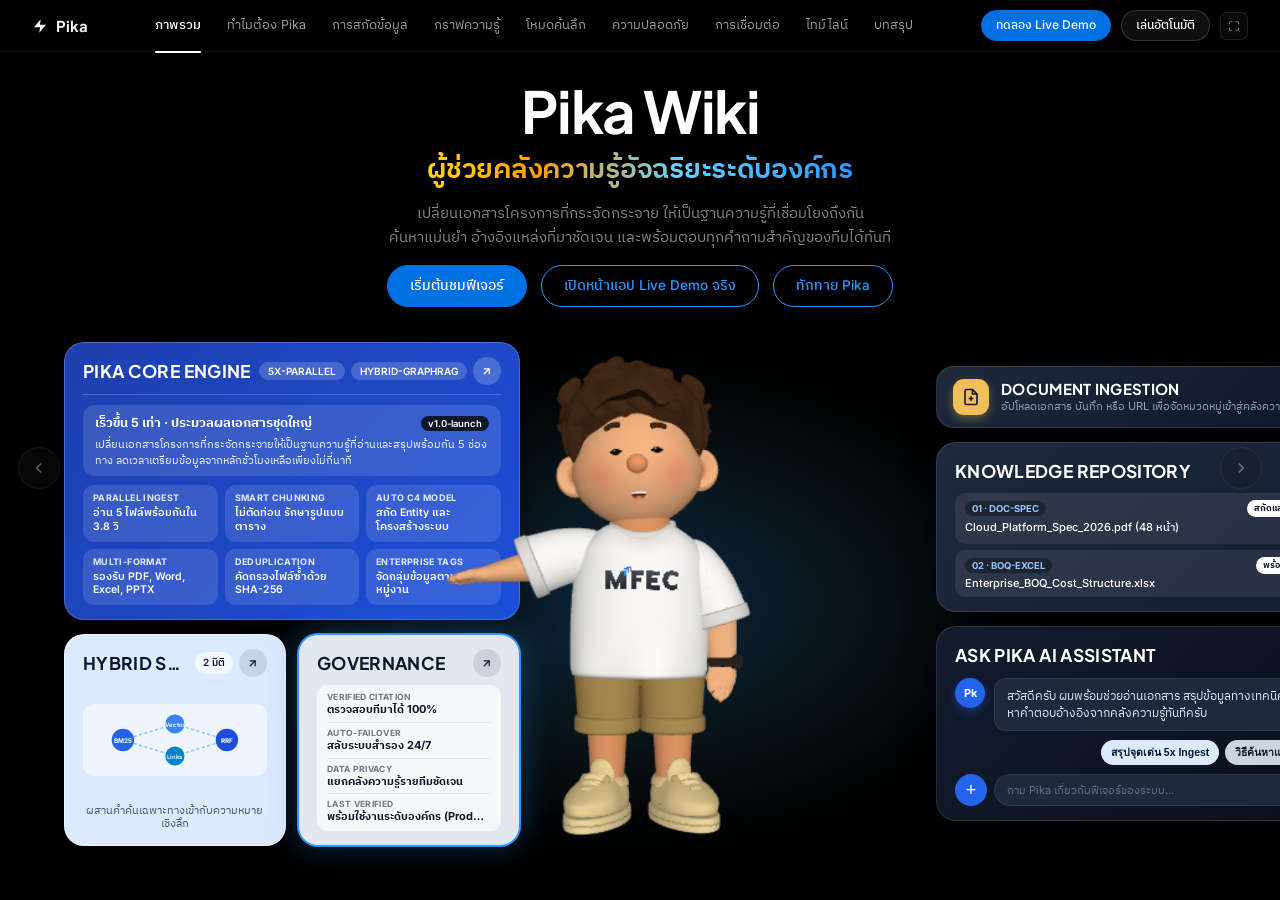
==== index.html @ 62e5f79e "Initial commit: PIKA Executive Presentation Keynote" ====
<!DOCTYPE html>
<html lang="th">
<head>
  <meta charset="UTF-8" />
  <meta name="viewport" content="width=device-width, initial-scale=1.0" />
  <title>Pika Wiki — แพลตฟอร์มคลังความรู้อัจฉริยะระดับองค์กร พร้อม Live Demo</title>
  <link rel="icon" type="image/svg+xml" href="static/pika_icon.svg" />
  <link rel="preconnect" href="https://fonts.googleapis.com" />
  <link rel="preconnect" href="https://fonts.gstatic.com" crossorigin />
  <link href="https://fonts.googleapis.com/css2?family=IBM+Plex+Sans+Thai:wght@300;400;500;600;700&family=Inter:wght@300;400;500;600;700;800&family=JetBrains+Mono:wght@400;500;600&family=Plus+Jakarta+Sans:wght@600;700;800&display=swap" rel="stylesheet" />
  <link rel="stylesheet" href="static/keynote.css" />
</head>
<body data-scene="1">

  <!-- ========================================================================
       1. SINGLE-TIER APPLE GLOBAL NAVIGATION (CLEAN, NO WRAPPING)
       ======================================================================== -->
  <header class="apple-global-nav">
    <div class="apple-nav-inner">
      <button class="apple-nav-logo" data-goto="1" title="กลับสู่หน้าแรก">
        <svg width="16" height="16" viewBox="0 0 24 24" fill="currentColor" aria-hidden="true">
          <polygon points="13 2 3 14 12 14 11 22 21 10 12 10 13 2"/>
        </svg>
        <span>Pika</span>
      </button>

      <nav class="apple-nav-links" aria-label="หัวข้อการนำเสนอ">
        <button class="apple-nav-item active" data-goto="1">ภาพรวม</button>
        <button class="apple-nav-item" data-goto="2">ทำไมต้อง Pika</button>
        <button class="apple-nav-item" data-goto="3">การสกัดข้อมูล</button>
        <button class="apple-nav-item" data-goto="4">กราฟความรู้</button>
        <button class="apple-nav-item" data-goto="5">โหมดค้นลึก</button>
        <button class="apple-nav-item" data-goto="6">ความปลอดภัย</button>
        <button class="apple-nav-item" data-goto="7">การเชื่อมต่อ</button>
        <button class="apple-nav-item" data-goto="8">ไทม์ไลน์</button>
        <button class="apple-nav-item" data-goto="9">บทสรุป</button>
      </nav>

      <div class="apple-nav-actions">
        <button class="apple-nav-pill active-play" id="btnOpenLiveDemo">ทดลอง Live Demo</button>
        <button class="apple-nav-pill" id="btnAutoPlay">เล่นอัตโนมัติ</button>
        <button class="apple-nav-icon-btn" id="btnFullscreen" title="เต็มหน้าจอ (F)" aria-label="เต็มหน้าจอ">
          <svg class="fs-icon-enter" width="12" height="12" viewBox="0 0 24 24" fill="none" stroke="currentColor" stroke-width="1.8" stroke-linecap="round" stroke-linejoin="round">
            <path d="M8 3H5a2 2 0 0 0-2 2v3m18 0V5a2 2 0 0 0-2-2h-3m0 18h3a2 2 0 0 0 2-2v-3M3 16v3a2 2 0 0 0 2 2h3"/>
          </svg>
          <svg class="fs-icon-exit" width="12" height="12" viewBox="0 0 24 24" fill="none" stroke="currentColor" stroke-width="1.8" stroke-linecap="round" stroke-linejoin="round" style="display: none;">
            <path d="M8 3v3a2 2 0 0 1-2 2H3m18 0h-3a2 2 0 0 1-2-2V3m0 18v-3a2 2 0 0 1 2-2h3M3 16h3a2 2 0 0 1 2 2v3"/>
          </svg>
        </button>
      </div>
    </div>
    <div id="autoPlayProgressBar" class="apple-autoplay-progress"></div>
  </header>

  <!-- ========================================================================
       2. VOLUMETRIC PROLED XDR BACKLIGHT & SIDE NAVIGATION ARROWS
       ======================================================================== -->
  <div class="xdr-stage-backlight" id="xdrBacklight"></div>

  <button class="apple-side-arrow left" id="btnPrevSlide" title="หน้าก่อนหน้า">
    <svg viewBox="0 0 24 24" fill="none" stroke="currentColor" stroke-width="2.2">
      <path d="M15 18l-6-6 6-6"/>
    </svg>
  </button>
  <button class="apple-side-arrow right" id="btnNextSlide" title="หน้าถัดไป">
    <svg viewBox="0 0 24 24" fill="none" stroke="currentColor" stroke-width="2.2">
      <path d="M9 18l6-6-6-6"/>
    </svg>
  </button>

  <!-- ========================================================================
       3. CHOREOGRAPHED 3D MASCOT ACTOR RIG (100% ORIGINAL PIKA CLAY BOY)
       ======================================================================== -->
  <div id="pikaActorRig">
    <div class="apple-whisper-bubble" id="mascotSpeech">
      สวัสดีครับ ผม <strong>Pika</strong> ผู้ช่วยคลังความรู้ของทีม ลองคลิกที่หัวข้อบนหน้าจอ หรือกดปุ่ม <strong>ทดลอง Live Demo</strong> เพื่อลองเล่นหน้าเว็บจริงได้เลยครับ
    </div>

    <div id="blueprintUniverse">
      <div id="blueprintStage">
        <div id="mascotDragZone" title="คลิกเพื่อพูดคุย หรือลากเพื่อหมุนตัว Pika แบบ 3 มิติ"></div>
      </div>
    </div>
  </div>

  <!-- ========================================================================
       4. APPLE KEYNOTE 8-SCENE PRESENTATION STAGE (WITH REAL 1:1 LIVE DEMOS)
       ======================================================================== -->
  <main class="apple-stage-viewport" id="deckViewport">

    <!-- ======================================================================
         SCENE 01 : HERO LAUNCH (Center Mascot Spotlight, Balanced Left/Right Wings)
         ====================================================================== -->
    <section class="apple-scene active-scene" id="scene-1" data-scene-idx="1">
      <div class="hero-scene-shell">
        <div class="apple-hero-center reveal-item">
          <h1 class="apple-hero-title">Pika Wiki</h1>
          <div class="apple-hero-xdr">ผู้ช่วยคลังความรู้อัจฉริยะระดับองค์กร</div>
          <p class="apple-hero-sub">
            เปลี่ยนเอกสารโครงการที่กระจัดกระจาย ให้เป็นฐานความรู้ที่เชื่อมโยงถึงกัน<br/>
            ค้นหาแม่นยำ อ้างอิงแหล่งที่มาชัดเจน และพร้อมตอบทุกคำถามสำคัญของทีมได้ทันที
          </p>
          <div class="apple-cta-row">
            <button class="btn-apple-solid" data-goto="2">เริ่มต้นชมฟีเจอร์</button>
            <button class="btn-apple-outline" data-open-workbench="report">เปิดหน้าแอป Live Demo จริง</button>
            <button class="btn-apple-outline" id="btnHeroGreet">ทักทาย Pika</button>
          </div>
        </div>

        <div class="hero-wing-grid reveal-item">
          <!-- LEFT WING: ASYMMETRICAL BENTO MODULES (SCENE 1 ADAPTED BENTO) -->
          <div class="hero-wing-col bento-col-left">

            <!-- Card 1: Bento Coral (Royal Blue Hero Launch Overview & 6 Core Capabilities) -->
            <div class="bento-card bento-coral bento-tilt-card bento-float-1 wiki-project-link" data-id="hero-bento-project" id="heroBentoCoral">
              <div class="bento-card-header">
                <h3 class="bento-heading-condensed">PIKA CORE ENGINE</h3>
                <div class="bento-header-pills">
                  <span class="coral-pill">5X-PARALLEL</span>
                  <span class="coral-pill">HYBRID-GRAPHRAG</span>
                  <button type="button" class="bento-circle-arrow" data-open-workbench="report" title="ทดลองเล่นหน้าเว็บจริง">
                    <svg width="13" height="13" viewBox="0 0 24 24" fill="none" stroke="currentColor" stroke-width="2.2"><line x1="7" y1="17" x2="17" y2="7"/><polyline points="7 7 17 7 17 17"/></svg>
                  </button>
                </div>
              </div>

              <div class="coral-divider"></div>

              <div class="coral-summary-banner">
                <div class="coral-summary-top">
                  <span class="coral-fullname">เร็วขึ้น 5 เท่า · ประมวลผลเอกสารชุดใหญ่</span>
                  <span class="coral-dark-badge">v1.0-launch</span>
                </div>
                <p class="coral-summary-text">เปลี่ยนเอกสารโครงการที่กระจัดกระจายให้เป็นฐานความรู้ที่อ่านและสรุปพร้อมกัน 5 ช่องทาง ลดเวลาเตรียมข้อมูลจากหลักชั่วโมงเหลือเพียงไม่กี่นาที</p>
              </div>

              <!-- 6 Core Capability Tiles (3x2 Grid) -->
              <div class="coral-specs-grid">
                <div class="coral-spec-card interactive-spec-pill" data-spec-key="ingest" data-speech="<strong>PARALLEL INGEST:</strong> อ่านและสรุปไฟล์โครงการพร้อมกัน 5 ช่องทางใน 3.8 วินาทีครับ">
                  <span class="coral-spec-label">PARALLEL INGEST</span>
                  <span class="coral-spec-value">อ่าน 5 ไฟล์พร้อมกันใน 3.8 วิ</span>
                </div>
                <div class="coral-spec-card interactive-spec-pill" data-spec-key="chunk" data-speech="<strong>SMART CHUNKING:</strong> ถอดความหมายทั้งเอกสาร ไม่หั่นท่อนจนตารางและบริบทขาดออกจากกันครับ">
                  <span class="coral-spec-label">SMART CHUNKING</span>
                  <span class="coral-spec-value">ไม่ตัดท่อน รักษารูปแบบตาราง</span>
                </div>
                <div class="coral-spec-card interactive-spec-pill" data-spec-key="c4" data-speech="<strong>AUTO C4 MODEL:</strong> สกัด Entity และสร้างพิมพ์เขียวสถาปัตยกรรมอัตโนมัติครับ">
                  <span class="coral-spec-label">AUTO C4 MODEL</span>
                  <span class="coral-spec-value">สกัด Entity และโครงสร้างระบบ</span>
                </div>
                <div class="coral-spec-card interactive-spec-pill" data-spec-key="format" data-speech="<strong>MULTI-FORMAT:</strong> รองรับเอกสารทั้ง PDF, Word, Excel, PowerPoint และภาพสแกนครับ">
                  <span class="coral-spec-label">MULTI-FORMAT</span>
                  <span class="coral-spec-value">รองรับ PDF, Word, Excel, PPTX</span>
                </div>
                <div class="coral-spec-card interactive-spec-pill" data-spec-key="dedup" data-speech="<strong>DEDUPLICATION:</strong> คัดกรองไฟล์ซ้ำด้วยรหัส SHA-256 ช่วยประหยัดเวลาและพื้นที่จัดเก็บครับ">
                  <span class="coral-spec-label">DEDUPLICATION</span>
                  <span class="coral-spec-value">คัดกรองไฟล์ซ้ำด้วย SHA-256</span>
                </div>
                <div class="coral-spec-card interactive-spec-pill" data-spec-key="tags" data-speech="<strong>ENTERPRISE TAGS:</strong> จัดหมวดหมู่ 4 ด้าน ลูกค้า เทคโนโลยี โครงการ และบทวิเคราะห์ครับ">
                  <span class="coral-spec-label">ENTERPRISE TAGS</span>
                  <span class="coral-spec-value">จัดกลุ่มข้อมูลตามหมวดหมู่งาน</span>
                </div>
              </div>
            </div>

            <!-- Subgrid: Graph & Governance -->
            <div class="bento-left-subgrid">
              <!-- Card 2: Mint Graph -->
              <div class="bento-card bento-mint bento-tilt-card bento-float-2 wiki-project-link" data-id="hero-bento-graph" id="heroBentoMint">
                <div class="bento-card-header">
                  <h3 class="bento-heading-condensed dark-ink">HYBRID SEARCH</h3>
                  <div class="bento-header-pills">
                    <span class="mint-pill">2 มิติ</span>
                    <button type="button" class="bento-circle-arrow mint-arrow" data-open-workbench="graph" title="เปิดหน้ากราฟความสัมพันธ์">
                      <svg width="13" height="13" viewBox="0 0 24 24" fill="none" stroke="currentColor" stroke-width="2.2"><line x1="7" y1="17" x2="17" y2="7"/><polyline points="7 7 17 7 17 17"/></svg>
                    </button>
                  </div>
                </div>
                <div class="mini-graph" id="heroMiniGraph" role="img" aria-label="กราฟจำลองความสัมพันธ์">
                  <svg viewBox="0 0 220 90" class="mini-graph-svg">
                    <line x1="45" y1="45" x2="110" y2="25" class="graph-edge-anim"/>
                    <line x1="45" y1="45" x2="110" y2="65" class="graph-edge-anim"/>
                    <line x1="110" y1="25" x2="175" y2="45" class="graph-edge-anim"/>
                    <line x1="110" y1="65" x2="175" y2="45" class="graph-edge-anim"/>
                    <g class="graph-node-pulse" transform="translate(45,45)"><circle r="14" fill="#2563EB"/><text text-anchor="middle" dy="4" fill="#FFFFFF" font-size="8" font-weight="700">BM25</text></g>
                    <g class="graph-node-pulse" transform="translate(110,25)"><circle r="12" fill="#3B82F6"/><text text-anchor="middle" dy="4" fill="#FFFFFF" font-size="7.5" font-weight="600">Vector</text></g>
                    <g class="graph-node-pulse" transform="translate(110,65)"><circle r="12" fill="#0284C7"/><text text-anchor="middle" dy="4" fill="#FFFFFF" font-size="7.5" font-weight="600">Links</text></g>
                    <g class="graph-node-pulse" transform="translate(175,45)"><circle r="14" fill="#1D4ED8"/><text text-anchor="middle" dy="4" fill="#FFFFFF" font-size="8" font-weight="700">RRF</text></g>
                  </svg>
                </div>
                <div class="mini-graph-empty">ผสานคำค้นเฉพาะทางเข้ากับความหมายเชิงลึก</div>
              </div>

              <!-- Card 3: Sage Governance -->
              <div class="bento-card bento-sage bento-tilt-card bento-float-3 wiki-project-link" data-id="hero-bento-gov" id="heroBentoSage">
                <div class="bento-card-header">
                  <h3 class="bento-heading-condensed dark-ink">GOVERNANCE</h3>
                  <button type="button" class="bento-circle-arrow sage-arrow" data-open-workbench="history" title="เปิดหน้าตรวจสอบธรรมาภิบาล">
                    <svg width="13" height="13" viewBox="0 0 24 24" fill="none" stroke="currentColor" stroke-width="2.2"><line x1="7" y1="17" x2="17" y2="7"/><polyline points="7 7 17 7 17 17"/></svg>
                  </button>
                </div>
                <div class="sage-meta-list">
                  <div class="sage-meta-row">
                    <span class="sage-meta-k">VERIFIED CITATION</span>
                    <span class="sage-meta-v">ตรวจสอบที่มาได้ 100%</span>
                  </div>
                  <div class="sage-meta-row">
                    <span class="sage-meta-k">AUTO-FAILOVER</span>
                    <span class="sage-meta-v">สลับระบบสำรอง 24/7</span>
                  </div>
                  <div class="sage-meta-row">
                    <span class="sage-meta-k">DATA PRIVACY</span>
                    <span class="sage-meta-v">แยกคลังความรู้รายทีมชัดเจน</span>
                  </div>
                  <div class="sage-meta-row">
                    <span class="sage-meta-k">LAST VERIFIED</span>
                    <span class="sage-meta-v">พร้อมใช้งานระดับองค์กร (Production)</span>
                  </div>
                </div>
              </div>
            </div>
          </div>

          <!-- CENTER MASCOT SPACER: 380px for 3D Pika -->
          <div class="mascot-stage-anchor" aria-hidden="true"></div>

          <!-- RIGHT WING: ASYMMETRICAL BENTO MODULES -->
          <div class="hero-wing-col bento-col-right">

            <!-- Card 4: Compact Dark Document Ingestion Card with Amber Tile -->
            <div class="bento-card bento-dark-compact bento-tilt-card bento-float-4 wiki-project-link" data-id="hero-bento-ingest" id="heroBentoIngest" data-open-workbench="upload">
              <div class="amber-solid-tile">
                <svg width="18" height="18" viewBox="0 0 24 24" fill="none" stroke="currentColor" stroke-width="2.2"><path d="M14 2H6a2 2 0 0 0-2 2v16a2 2 0 0 0 2 2h12a2 2 0 0 0 2-2V8z"/><polyline points="14 2 14 8 20 8"/><line x1="12" y1="11" x2="12" y2="17"/><line x1="9" y1="14" x2="15" y2="14"/></svg>
              </div>
              <div class="compact-copy">
                <div class="bento-heading-condensed compact-title">DOCUMENT INGESTION</div>
                <p class="compact-desc">อัปโหลดเอกสาร บันทึก หรือ URL เพื่อจัดหมวดหมู่เข้าสู่คลังความรู้</p>
              </div>
              <button type="button" class="bento-circle-arrow white-circle" title="ไปหน้าอัปโหลดเอกสาร">
                <svg width="13" height="13" viewBox="0 0 24 24" fill="none" stroke="currentColor" stroke-width="2.2"><line x1="7" y1="17" x2="17" y2="7"/><polyline points="7 7 17 7 17 17"/></svg>
              </button>
            </div>

            <!-- Card 5: Violet / Deep Slate Knowledge Explorer Card -->
            <div class="bento-card bento-violet bento-tilt-card bento-float-5 wiki-project-link" data-id="hero-bento-files" id="heroBentoFiles">
              <div class="bento-card-header">
                <h3 class="bento-heading-condensed">KNOWLEDGE REPOSITORY</h3>
                <button type="button" class="bento-circle-arrow white-circle" data-open-workbench="history" title="เปิดหน้าเบราว์เซอร์ไฟล์">
                  <svg width="13" height="13" viewBox="0 0 24 24" fill="none" stroke="currentColor" stroke-width="2.2"><line x1="7" y1="17" x2="17" y2="7"/><polyline points="7 7 17 7 17 17"/></svg>
                </button>
              </div>
              <div class="tor-real-list file-recent-list">
                <div class="tor-real-item" data-open-workbench="history">
                  <div class="tor-real-top">
                    <span class="tor-real-code">01 · DOC-SPEC</span>
                    <span class="tor-real-status">สกัดแล้ว 100%</span>
                  </div>
                  <span class="tor-real-req">Cloud_Platform_Spec_2026.pdf (48 หน้า)</span>
                </div>
                <div class="tor-real-item" data-open-workbench="history">
                  <div class="tor-real-top">
                    <span class="tor-real-code">02 · BOQ-EXCEL</span>
                    <span class="tor-real-status">พร้อมแมปปิ้ง</span>
                  </div>
                  <span class="tor-real-req">Enterprise_BOQ_Cost_Structure.xlsx</span>
                </div>
              </div>
            </div>

            <!-- Card 6: Dark Charcoal AI Assistant Card -->
            <div class="bento-card bento-dark-ai bento-tilt-card bento-float-6 wiki-project-link" data-id="hero-bento-ai" id="heroBentoAi">
              <div class="bento-card-header">
                <h3 class="bento-heading-condensed">ASK PIKA AI ASSISTANT</h3>
                <button type="button" class="bento-circle-arrow white-circle" data-open-workbench="report" title="เปิดหน้าแชท PIKA AI">
                  <svg width="13" height="13" viewBox="0 0 24 24" fill="none" stroke="currentColor" stroke-width="2.2"><line x1="7" y1="17" x2="17" y2="7"/><polyline points="7 7 17 7 17 17"/></svg>
                </button>
              </div>

              <div class="ai-speech-row">
                <div class="ai-avatar-circle">Pk</div>
                <div class="ai-speech-bubble" id="heroAiBubbleText">
                  สวัสดีครับ ผมพร้อมช่วยอ่านเอกสาร สรุปข้อมูลทางเทคนิค และหาคำตอบอ้างอิงจากคลังความรู้ทันทีครับ
                </div>
              </div>

              <div class="ai-quick-pills">
                <button type="button" class="ai-quick-pill pill-mint" id="btnHeroQuickTor">สรุปจุดเด่น 5x Ingest</button>
                <button type="button" class="ai-quick-pill pill-sage" id="btnHeroQuickBlue">วิธีค้นหาแบบ 2 มิติ</button>
              </div>

              <div class="ai-bottom-bar">
                <button type="button" class="ai-coral-plus" title="เริ่มแชทใหม่">+</button>
                <div class="ai-input-pill">
                  <input type="text" id="heroAiInput" class="ai-input-field" placeholder="ถาม Pika เกี่ยวกับฟีเจอร์ของระบบ..." onkeydown="if(event.key==='Enter'){event.preventDefault();window.submitHeroInlineChat();}">
                  <button type="button" class="ai-send-icon" id="btnHeroSendChat" title="ส่งคำถาม">
                    <svg width="14" height="14" viewBox="0 0 24 24" fill="none" stroke="currentColor" stroke-width="2.2"><line x1="5" y1="12" x2="19" y2="12"/><polyline points="12 5 19 12 12 19"/></svg>
                  </button>
                </div>
              </div>
            </div>

          </div>
        </div>
      </div>
    </section>

    <!-- ======================================================================
         SCENE 02 : WHY PIKA WIKI (Mascot Left, Content Right)
         ====================================================================== -->
    <section class="apple-scene" id="scene-2" data-scene-idx="2">
      <div class="apple-col-right" style="width:64%; max-width:840px;">
        <div class="reveal-item">
          <div class="apple-eyebrow">ทำไมต้อง Pika Wiki</div>
          <h2 class="apple-section-headline">
            <span class="headline-line">ลืมการค้นหาแบบเดิมที่ข้อมูลขาดตอน</span>
            <span class="headline-line apple-gradient-span">สู่คลังความรู้ที่เชื่อมโยงครบทุกมิติ</span>
          </h2>
          <p class="apple-section-lead">
            ระบบค้นหาทั่วไปมักตัดเอกสารเป็นท่อนสั้นๆ จนบริบทขาดความต่อเนื่อง<br/>
            Pika Wiki อ่านและเรียบเรียงใหม่ ให้เป็นหน้าวิกิที่เชื่อมโยงกันอย่างเป็นระบบ
          </p>
        </div>

        <div class="reveal-item" style="display:grid; grid-template-columns:1fr 1fr; gap:14px;">
          <div class="pro-card wiki-project-link" data-id="rag-pain-chunk">
            <div class="bento-tag-mono" style="margin-bottom:6px;">ข้อจำกัดของระบบค้นหาทั่วไป</div>
            <div class="pro-card-title project-name">ข้อมูลถูกตัดแยกส่วน ตอบข้ามไฟล์ไม่ได้</div>
            <p class="pro-card-desc">
              การหั่นเอกสารเป็นชิ้นเล็กๆ ทำให้ระบบไม่เห็นภาพรวมของโครงการ ตอบคำถามเชื่อมโยงหลายเอกสารไม่ได้ และต้องประมวลผลซ้ำทุกครั้ง
            </p>
          </div>

          <div class="pro-card wiki-project-link" data-id="wiki-karpathy-model">
            <div class="bento-tag-mono" style="margin-bottom:6px;">สถาปัตยกรรมของ Pika Wiki</div>
            <div class="pro-card-title project-name">อ่านครั้งเดียว จัดระเบียบพร้อมใช้งานตลอดไป</div>
            <p class="pro-card-desc">
              กลั่นกรองเอกสารดิบเป็นบทความวิกิแยกตามหมวดหมู่ พร้อมเชื่อมโยงลูกค้า โครงการ และเทคโนโลยีเข้าด้วยกันโดยอัตโนมัติ
            </p>
          </div>
        </div>

        <div class="reveal-item" style="display:grid; grid-template-columns:repeat(4, 1fr); gap:10px;">
          <div class="pro-card wiki-project-link" data-id="cat-entities" style="padding:15px;">
            <div class="pipe-idx">หมวดที่ 01</div>
            <div class="pro-card-title project-name" style="font-size:14px;">ลูกค้าและองค์กร</div>
            <p class="pro-card-desc" style="font-size:12px;">รวบรวมประวัติลูกค้า พันธมิตร และผู้เกี่ยวข้องไว้ในที่เดียว</p>
          </div>
          <div class="pro-card wiki-project-link" data-id="cat-concepts" style="padding:15px;">
            <div class="pipe-idx">หมวดที่ 02</div>
            <div class="pro-card-title project-name" style="font-size:14px;">เทคโนโลยี</div>
            <p class="pro-card-desc" style="font-size:12px;">สรุปสถาปัตยกรรม มาตรฐานเทคนิค และแนวทางออกแบบระบบ</p>
          </div>
          <div class="pro-card wiki-project-link" data-id="cat-projects" style="padding:15px;">
            <div class="pipe-idx">หมวดที่ 03</div>
            <div class="pro-card-title project-name" style="font-size:14px;">ข้อมูลโครงการ</div>
            <p class="pro-card-desc" style="font-size:12px;">จัดเก็บขอบเขตงาน ข้อกำหนด สเปกเทคนิค และแผนส่งมอบรายโครงการ</p>
          </div>
          <div class="pro-card wiki-project-link" data-id="cat-syntheses" style="padding:15px;">
            <div class="pipe-idx">หมวดที่ 04</div>
            <div class="pro-card-title project-name" style="font-size:14px;">บทสรุปวิเคราะห์</div>
            <p class="pro-card-desc" style="font-size:12px;">เปรียบเทียบจุดเด่น ข้อจำกัด และแนวทางแก้ปัญหาจากหลายโครงการ</p>
          </div>
        </div>
      </div>
    </section>

    <!-- ======================================================================
         SCENE 03 : 1:1 LIVE DEMO OF "UPLOAD NOTE" (#page-analyze from presale-wiki2)
         ====================================================================== -->
    <section class="apple-scene" id="scene-3" data-scene-idx="3">
      <div class="apple-col-left" style="width:64%; max-width:840px; gap:12px;">
        <div class="reveal-item">
          <div class="apple-eyebrow">การสกัดข้อมูลอัจฉริยะ — หน้า Upload Note</div>
          <h2 class="apple-section-headline">
            <span class="headline-line">โยนไฟล์เอกสารโครงการเข้าสู่ระบบ</span>
            <span class="headline-line apple-gold-span">ประมวลผลขนาน 5 ช่องทางอัตโนมัติ</span>
          </h2>
        </div>

        <!-- 1:1 Authentic Pika Wiki "Upload Note" Window -->
        <div class="pika-app-window reveal-item" id="slideUploadApp" data-app-theme="dark">
          <div class="pika-window-chrome">
            <div class="chrome-dots">
              <span class="chrome-dot red"></span>
              <span class="chrome-dot yellow"></span>
              <span class="chrome-dot green"></span>
            </div>
            <span class="chrome-window-title">Pika Wiki — Upload Note</span>
          </div>

          <div class="real-upload-shell">
            <div class="real-upload-header">
              <div class="real-upload-icon">
                <svg width="20" height="20" viewBox="0 0 24 24" fill="none" stroke="#FFFFFF" stroke-width="2" stroke-linecap="round" stroke-linejoin="round"><path d="M21 15v4a2 2 0 0 1-2 2H5a2 2 0 0 1-2-2v-4"/><polyline points="17 8 12 3 7 8"/><line x1="12" y1="3" x2="12" y2="15"/></svg>
              </div>
              <div>
                <div style="font-size:10px; font-weight:600; color:var(--text-muted); text-transform:uppercase; letter-spacing:0.05em;">Pika Wiki</div>
                <div style="font-size:18px; font-weight:700; color:var(--text-primary); letter-spacing:-0.02em;">Upload Note</div>
                <div style="font-size:11.5px; color:var(--text-secondary);">Turn meeting notes and documents into wiki pages the whole team can search.</div>
              </div>
            </div>

            <div class="real-upload-card">
              <!-- LEFT COLUMN: File Metadata -->
              <div>
                <div style="font-size:13.5px; font-weight:700; color:var(--text-primary); margin-bottom:2px;">File Metadata</div>
                <div style="font-size:11px; color:var(--text-muted); margin-bottom:10px;">Information to organize this note in the wiki.</div>

                <div class="real-field">
                  <label>Upload into project *</label>
                  <select class="real-premium-input" id="demoUploadProject">
                    <option value="enterprise-knowledge">enterprise-knowledge (คลังความรู้กลางระดับองค์กร)</option>
                    <option value="cloud-migration-2026">cloud-migration-2026 (โครงการ Cloud ERP)</option>
                    <option value="cyber-security-sla">cyber-security-sla (มาตรฐานความปลอดภัย)</option>
                  </select>
                </div>

                <div class="real-field">
                  <label>Author *</label>
                  <input type="text" class="real-premium-input" id="demoUploadAuthor" value="Admin" />
                </div>

                <div class="real-field" style="margin-bottom:0;">
                  <label>Title (optional)</label>
                  <input type="text" class="real-premium-input" id="demoUploadTitle" value="ชุดเอกสารโครงการ Cloud ERP 2026 (5 ไฟล์)" />
                </div>
              </div>

              <!-- RIGHT COLUMN: Dropzone & Action -->
              <div style="display:flex; flex-direction:column;">
                <div class="real-source-tabs">
                  <div class="real-stab active" id="tabSlideFile">
                    <svg width="13" height="13" viewBox="0 0 24 24" fill="none" stroke="currentColor" stroke-width="2.3"><path d="M14 2H6a2 2 0 0 0-2 2v16a2 2 0 0 0 2 2h12a2 2 0 0 0 2-2V8z"/><polyline points="14 2 14 8 20 8"/></svg>
                    Upload a file
                  </div>
                  <div class="real-stab" id="tabSlideText">
                    <svg width="13" height="13" viewBox="0 0 24 24" fill="none" stroke="currentColor" stroke-width="2.3"><path d="M12 20h9"/><path d="M16.5 3.5a2.121 2.121 0 0 1 3 3L7 19l-4 1 1-4 12.5-12.5z"/></svg>
                    Type text
                  </div>
                </div>

                <div class="real-drop-zone" id="demoDropZone">
                  <div class="real-drop-icon">
                    <svg width="18" height="18" viewBox="0 0 24 24" fill="none" stroke="currentColor" stroke-width="2.2"><path d="M21 15v4a2 2 0 0 1-2 2H5a2 2 0 0 1-2-2v-4"/><polyline points="17 8 12 3 7 8"/><line x1="12" y1="3" x2="12" y2="15"/></svg>
                  </div>
                  <div style="font-size:13px; font-weight:600; color:var(--text-primary);">Click or drag files here</div>
                  <div style="font-size:11px; color:var(--text-muted); margin-top:2px;">Supports .txt, .md, .csv, .xlsx, .docx, .pptx, .pdf, .jot</div>
                  <div id="demoSelectedFilesPill" style="margin-top:8px; display:inline-block; background:rgba(255,255,255,0.06); border:1px solid rgba(255,255,255,0.14); color:var(--text-primary); font-size:11px; font-weight:500; padding:3px 10px; border-radius:999px;">
                    เลือกแล้ว 5 ไฟล์: TOR_Main.pdf, Spec_Cloud.docx, BOQ_Matrix.xlsx, SLA_Diagram.pdf, Meeting_Note.jot
                  </div>
                </div>

                <div style="display:flex; align-items:center; justify-content:space-between; margin-top:10px; padding-top:8px; border-top:1px solid var(--border-light);">
                  <div>
                    <div style="font-size:12px; font-weight:600; color:var(--text-primary);">Auto-commit (Bypass Review)</div>
                    <div style="font-size:10.5px; color:var(--text-muted);">Extracted data will bypass the Review Inbox.</div>
                  </div>
                  <input type="checkbox" id="demoBypassCheck" checked style="width:16px; height:16px; accent-color:#2563EB; cursor:pointer;" />
                </div>

                <div style="margin-top:10px;">
                  <button class="real-upload-btn" id="btnRunIngestDemo">
                    <svg width="15" height="15" viewBox="0 0 24 24" fill="none" stroke="currentColor" stroke-width="2.2"><path d="M21 15v4a2 2 0 0 1-2 2H5a2 2 0 0 1-2-2v-4"/><polyline points="17 8 12 3 7 8"/><line x1="12" y1="3" x2="12" y2="15"/></svg>
                    <span>Upload and Process Note</span>
                  </button>
                </div>

                <!-- Real Progress Bar & Dark Ingest Terminal -->
                <div class="real-ingest-prog" id="demoIngestProgWrap">
                  <div class="real-ingest-prog-head">
                    <span id="demoIngestStageLabel">พร้อมประมวลผลแบบขนาน 5 ช่องทาง (Parallel Workers = 5)</span>
                    <span id="demoIngestPct" style="font-weight:700; color:var(--text-primary);">0%</span>
                  </div>
                  <div class="real-ingest-prog-track">
                    <div class="real-ingest-prog-fill" id="demoIngestFill"></div>
                  </div>
                </div>

                <div class="real-ingest-log" id="demoIngestLog">
                  <div class="real-log-line info">[พร้อมทำงาน] ระบบกำลังเริ่มสาธิตการสกัดเอกสารทั้ง 5 ขั้นตอนอัตโนมัติ...</div>
                </div>
              </div>
            </div>
          </div>
        </div>
      </div>
    </section>

    <!-- ======================================================================
         SCENE 04 : 1:1 LIVE DEMO OF "RELATIONSHIP GRAPH" & "FILE BROWSER"
         ====================================================================== -->
    <section class="apple-scene" id="scene-4" data-scene-idx="4">
      <div class="apple-col-right" style="width:64%; max-width:840px; gap:12px;">
        <div class="reveal-item">
          <div class="apple-eyebrow">แผนผังความรู้และคลังบทความวิกิ — Graph &amp; File Browser</div>
          <h2 class="apple-section-headline">
            <span class="headline-line">สำรวจความเชื่อมโยงและอ่านหน้าวิกิ</span>
            <span class="headline-line apple-gradient-span">ผ่านแผนผังความรู้และโครงสร้างไฟล์จริง</span>
          </h2>
        </div>

        <!-- 1:1 Authentic Graph & File Browser Window -->
        <div class="pika-app-window reveal-item" id="slideGraphApp" data-app-theme="dark">
          <div class="pika-window-chrome">
            <div class="chrome-dots">
              <span class="chrome-dot red"></span>
              <span class="chrome-dot yellow"></span>
              <span class="chrome-dot green"></span>
            </div>
            <span class="chrome-window-title" id="slideGraphChromeUrl">Pika Wiki — Relationship Graph</span>
            <div class="chrome-clean-tabs">
              <button class="chrome-tab-btn active" id="btnSwitchGraphView">Relationship Graph</button>
              <button class="chrome-tab-btn" id="btnSwitchFbView">File Browser</button>
            </div>
          </div>

          <!-- PANE A: Real Relationship Graph (#page-graph) -->
          <div id="slidePaneGraph" style="padding:14px 18px;">
            <div style="display:flex; align-items:center; justify-content:space-between; margin-bottom:8px;">
              <div>
                <div style="font-size:10px; color:var(--text-muted);">Pika WiKi</div>
                <div style="font-size:18px; font-weight:700; color:var(--text-primary);">Relationship Graph</div>
                <div style="font-size:11.5px; color:var(--text-secondary);">See how projects, people, and technologies connect across your knowledge base.</div>
              </div>
              <select class="real-premium-input" style="width:190px; padding:6px 10px; font-size:11.5px;">
                <option>presale-enterprise (24 nodes)</option>
                <option>cloud-migration-2026</option>
              </select>
            </div>

            <!-- Real Graph Legend -->
            <div style="display:flex; gap:12px; flex-wrap:wrap; margin-bottom:8px; font-size:11px; color:var(--text-secondary);">
              <span style="display:inline-flex; align-items:center; gap:5px;"><span style="width:8px; height:8px; border-radius:50%; background:#60A5FA;"></span>project (โครงการ)</span>
              <span style="display:inline-flex; align-items:center; gap:5px;"><span style="width:8px; height:8px; border-radius:50%; background:#22D3EE;"></span>client (ลูกค้า)</span>
              <span style="display:inline-flex; align-items:center; gap:5px;"><span style="width:8px; height:8px; border-radius:50%; background:#4ADE80;"></span>solution (เทคโนโลยี)</span>
              <span style="display:inline-flex; align-items:center; gap:5px;"><span style="width:8px; height:8px; border-radius:50%; background:#FBBF24;"></span>proposal (ใบเสนอราคา)</span>
              <span style="display:inline-flex; align-items:center; gap:5px;"><span style="width:8px; height:8px; border-radius:50%; background:#A78BFA;"></span>source (เอกสารต้นฉบับ)</span>
            </div>

            <div class="pro-graph-canvas-wrap" style="height:260px; border-radius:14px;">
              <canvas id="appleGraphCanvas"></canvas>
              <div style="position:absolute; bottom:8px; left:12px; font-size:11px; color:rgba(241,245,249,0.75);">
                ลากโหนดเพื่อขยับกราฟ หรือคลิกโหนดเพื่อดูความเชื่อมโยงของข้อมูล
              </div>
            </div>
          </div>

          <!-- PANE B: Real File Browser (#page-history) -->
          <div id="slidePaneFb" style="display:none; padding-top:12px;">
            <div style="padding:0 14px 8px; display:flex; align-items:center; justify-content:space-between;">
              <div class="real-source-tabs" style="margin-bottom:0;">
                <div class="real-stab active">Pages (หน้าวิกิ)</div>
                <div class="real-stab">Source text (ข้อความที่สกัด)</div>
                <div class="real-stab">Uploaded files (ไฟล์ต้นฉบับ)</div>
              </div>
              <span style="font-size:11px; color:var(--text-muted);">แสดง 4 หมวดหมู่ · 18 หน้าวิกิ</span>
            </div>

            <div class="real-fb-split">
              <div class="real-fb-tree" id="slideFbTree">
                <div style="font-size:10.5px; font-weight:700; color:var(--text-muted); padding:3px 6px;">FOLDERS</div>
                <div class="real-fb-item active" data-fb-doc="proj-cloud">projects/cloud-erp-2026.md</div>
                <div class="real-fb-item" data-fb-doc="ent-bank">clients/scb-enterprise.md</div>
                <div class="real-fb-item" data-fb-doc="concept-sec">solutions/zero-trust-arch.md</div>
                <div class="real-fb-item" data-fb-doc="syn-price">syntheses/boq-pricing-bench.md</div>
              </div>
              <div class="real-fb-viewer">
                <div class="real-fb-viewer-bar">
                  <span id="slideFbFilename">projects/cloud-erp-2026.md</span>
                  <div style="display:flex; gap:6px;">
                    <span style="font-size:10.5px; color:var(--text-secondary); background:rgba(255,255,255,0.06); padding:2px 8px; border-radius:99px;">Properties: 5 fields</span>
                  </div>
                </div>
                <div class="real-fb-viewer-body" id="slideFbBody">
                  <div style="font-family:var(--font-mono); font-size:10.5px; color:var(--text-muted); background:var(--surface-2); padding:6px 10px; border-radius:7px; margin-bottom:8px;">
                    type: project · client: [[clients/scb-enterprise]] · updated: 2026-11-06 · sources: 3 files
                  </div>
                  <h3 style="font-size:14.5px; font-weight:700; margin-bottom:6px;">โครงการพัฒนาแพลตฟอร์ม Cloud ERP และ Data Lakehouse</h3>
                  <p style="margin-bottom:6px;">โครงการยกระดับระบบฐานข้อมูลหลักขององค์กรสู่สถาปัตยกรรม Hybrid Cloud รองรับผู้ใช้งานพร้อมกันกว่า 15,000 ราย โดยมีเกณฑ์ SLA ความพร้อมใช้งานที่ <strong>99.95%</strong> [1]</p>
                  <p style="color:var(--text-secondary);">เชื่อมโยงกับมาตรฐาน <span style="color:#93C5FD; text-decoration:underline; cursor:pointer;">[[solutions/zero-trust-arch]]</span> และอ้างอิงตารางราคาใน <span style="color:#93C5FD; text-decoration:underline; cursor:pointer;">[[syntheses/boq-pricing-bench]]</span> [2]</p>
                </div>
              </div>
            </div>
          </div>
        </div>
      </div>
    </section>

    <!-- ======================================================================
         SCENE 05 : 1:1 LIVE DEMO OF "CHAT WITH PIKA" (#page-report from presale-wiki2)
         ====================================================================== -->
    <section class="apple-scene" id="scene-5" data-scene-idx="5">
      <div class="apple-col-left" style="width:64%; max-width:840px; gap:12px;">
        <div class="reveal-item">
          <div class="apple-eyebrow">โหมดค้นคว้าเชิงลึก — หน้า Chat &amp; Deep Search</div>
          <h2 class="apple-section-headline">
            <span class="headline-line">ถามตอบและวิเคราะห์ข้อมูลข้ามเอกสาร</span>
            <span class="headline-line apple-gold-span">พร้อมแสดงขั้นตอนการคิดวิเคราะห์ทีละขั้น</span>
          </h2>
        </div>

        <!-- 1:1 Authentic Pika Chat Window (#page-report) -->
        <div class="pika-app-window reveal-item" id="slideChatApp" data-app-theme="dark">
          <div class="pika-window-chrome">
            <div class="chrome-dots">
              <span class="chrome-dot red"></span>
              <span class="chrome-dot yellow"></span>
              <span class="chrome-dot green"></span>
            </div>
            <span class="chrome-window-title">Pika Wiki — Chat</span>
          </div>

          <div class="real-chat-shell">
            <!-- Real Chat Top Bar -->
            <div class="real-chat-topbar" style="height:38px;">
              <div style="display:flex; align-items:center; gap:8px;">
                <span class="real-chat-dot"></span>
                <span style="font-size:12.5px; font-weight:600; color:var(--text-primary);" id="slideChatSessionTitle">New chat</span>
              </div>
              <div style="display:flex; align-items:center; gap:6px;">
                <button class="chrome-tab-btn" id="btnSlideNewChat" style="padding:2px 8px; font-size:11px;">+ New chat</button>
              </div>
            </div>

            <!-- STATE 1: Real Welcome Screen with Lightning Bolt + 3 Bento Cards -->
            <div class="real-chat-welcome" id="slideChatWelcome">
              <div style="margin-bottom:3px;">
                <svg width="26" height="26" viewBox="0 0 24 24" fill="none">
                  <polygon points="13 2 3 14 12 14 11 22 21 10 12 10 13 2" fill="#38BDF8" stroke="#FFFFFF" stroke-width="0.8"/>
                </svg>
              </div>
              <div style="font-size:11.5px; font-weight:600; color:var(--text-secondary); margin-bottom:2px;">Good afternoon, Admin</div>
              <div style="font-size:17.5px; font-weight:700; color:var(--text-primary); letter-spacing:-0.02em; margin:1px 0 3px;">How Can I Assist You Today?</div>
              <div style="font-size:11.5px; color:var(--text-muted); text-align:center; margin-bottom:8px;">ค้นหาข้อมูล สรุปสาระสำคัญของเอกสาร หรือเริ่มต้นแชทสอบถามคลังความรู้ได้ทันที</div>

              <!-- Exact 3 Bento Boxes from presale-wiki2 -->
              <div class="real-bento-grid">
                <div class="real-bento-card" data-chat-prompt="สรุปภาพรวมโครงการ Cloud ERP 2026 และเงื่อนไข SLA สำคัญ" style="display:flex; flex-direction:column; justify-content:space-between; min-height:120px; padding:10px 13px;">
                  <div>
                    <div class="real-bento-icon" style="width:24px; height:24px; margin-bottom:5px;">
                      <svg width="13" height="13" viewBox="0 0 24 24" fill="none" stroke="currentColor" stroke-width="2"><path d="M21 11.5a8.38 8.38 0 0 1-.9 3.8 8.5 8.5 0 0 1-7.6 4.7 8.38 8.38 0 0 1-3.8-.9L3 21l1.9-5.7a8.38 8.38 0 0 1-.9-3.8 8.5 8.5 0 0 1 4.7-7.6 8.38 8.38 0 0 1 3.8-.9h.5a8.48 8.48 0 0 1 8 8v.5z"/></svg>
                    </div>
                    <div style="font-size:13px; font-weight:600; color:var(--text-primary); margin-bottom:2px;">Chat with Pika</div>
                    <div style="font-size:10.5px; color:var(--text-muted); line-height:1.38;">ถาม-ตอบ สรุปข้อมูลโครงการ วิเคราะห์เงื่อนไข และสืบค้นคำตอบจากคลังความรู้ส่วนกลาง</div>
                  </div>
                  <span style="display:inline-block; align-self:flex-start; margin-top:6px; padding:3px 11px; border-radius:999px; background:rgba(255,255,255,0.1); color:#fff; font-size:10px; font-weight:600;">Ask Pika</span>
                </div>

                <div style="display:flex; flex-direction:column; gap:7px;">
                  <div class="real-bento-card" data-chat-prompt="ช่วยสรุปสาระสำคัญ ขอบเขตงาน และกำหนดการสำคัญจากเอกสารล่าสุด" style="padding:7px 11px;">
                    <div class="real-bento-icon" style="width:20px; height:20px; margin-bottom:3px;">
                      <svg width="12" height="12" viewBox="0 0 24 24" fill="none" stroke="currentColor" stroke-width="2"><path d="M14 2H6a2 2 0 0 0-2 2v16a2 2 0 0 0 2 2h12a2 2 0 0 0 2-2V8z"/><path d="M9 13.5l2 2 4-4"/></svg>
                    </div>
                    <div style="font-size:12px; font-weight:600; color:var(--text-primary); margin-bottom:1px;">วิเคราะห์เงื่อนไข &amp; ข้อกำหนดเอกสาร</div>
                    <div style="font-size:10px; color:var(--text-muted); line-height:1.32;">สกัดขอบเขตงาน เกณฑ์ประเมิน และกำหนดการสำคัญ</div>
                  </div>

                  <div class="real-bento-card" data-chat-prompt="เปรียบเทียบสเปกเทคนิค Cloud Data Platform และงบประมาณอ้างอิง" style="padding:7px 11px;">
                    <div class="real-bento-icon" style="width:20px; height:20px; margin-bottom:3px;">
                      <svg width="12" height="12" viewBox="0 0 24 24" fill="none" stroke="currentColor" stroke-width="2"><rect x="2" y="3" width="20" height="6" rx="2"/><rect x="2" y="15" width="20" height="6" rx="2"/><path d="M12 9v6"/></svg>
                    </div>
                    <div style="font-size:12px; font-weight:600; color:var(--text-primary); margin-bottom:1px;">สืบค้น Solution &amp; สเปกอุปกรณ์</div>
                    <div style="font-size:10px; color:var(--text-muted); line-height:1.32;">ค้นหาสถาปัตยกรรมระบบ Network, Server, Cloud และเคสจริง</div>
                  </div>
                </div>
              </div>

              <!-- Real Pill Input Box with generous clearance -->
              <div class="real-pill-bar" style="margin-top:8px; padding:3px 5px 3px 14px; height:38px;">
                <input type="text" class="real-pill-input" id="slideWelcomeInput" placeholder="Ask Pika anything..." style="font-size:12px;" />
                <button class="real-pill-send" id="btnSlideWelcomeSend" style="padding:4px 13px; font-size:11.5px;">Send</button>
              </div>
            </div>

            <!-- STATE 2: Real Active Chat Conversation with Deep Search Trace -->
            <div class="real-chat-convo" id="slideChatConvo">
              <div class="real-chat-messages" id="slideChatMessages"></div>

              <div class="real-composer-wrap" style="padding:6px 14px 8px;">
                <div class="real-composer-card" style="padding:4px 8px; border-radius:12px;">
                  <button class="real-deepsearch-pill active" id="btnToggleDeepPill" title="สลับโหมดค้นลึก" style="padding:2px 7px; font-size:10px;">
                    <svg width="10" height="10" viewBox="0 0 24 24" fill="none" stroke="currentColor" stroke-width="2.5"><circle cx="11" cy="11" r="8"/><line x1="21" y1="21" x2="16.65" y2="16.65"/></svg>
                    <span>Deep search: ON</span>
                  </button>
                  <input type="text" class="real-pill-input" id="slideConvoInput" placeholder="Ask away — Pika will find it..." style="font-size:12px;" />
                  <button class="real-pill-send" id="btnSlideConvoSend" style="padding:4px 13px; font-size:11.5px;">Send</button>
                </div>
              </div>
            </div>
          </div>
        </div>
      </div>
    </section>

    <!-- ======================================================================
         SCENE 06 : 1:1 LIVE DEMO OF "UNLEARN PROVENANCE MAP" & "FAILOVER BANNER"
         ====================================================================== -->
    <section class="apple-scene" id="scene-6" data-scene-idx="6">
      <div class="apple-col-right" style="width:64%; max-width:840px; gap:12px;">
        <div class="reveal-item">
          <div class="apple-eyebrow">ความเสถียรและการจัดการข้อมูล — Unlearn &amp; Auto-Failover</div>
          <h2 class="apple-section-headline">
            <span class="headline-line">ตรวจสอบผลกระทบก่อนถอนข้อมูลรายไฟล์</span>
            <span class="headline-line apple-gradient-span">พร้อมสลับโมเดลสำรองอัตโนมัติ งานไม่สะดุด</span>
          </h2>
        </div>

        <!-- 1:1 Authentic Unlearn Provenance Modal & Admin Banner Window -->
        <div class="pika-app-window reveal-item" id="slideUnlearnApp" data-app-theme="dark">
          <div class="pika-window-chrome">
            <div class="chrome-dots">
              <span class="chrome-dot red"></span>
              <span class="chrome-dot yellow"></span>
              <span class="chrome-dot green"></span>
            </div>
            <span class="chrome-window-title">Pika Wiki — Unlearn &amp; System Health</span>
            <div class="chrome-clean-tabs">
              <button class="chrome-tab-btn" id="btnTestFailover">จำลองสลับโมเดลสำรอง</button>
              <button class="chrome-tab-btn active" id="btnRunUnlearnDemo">รัน Unlearn</button>
            </div>
          </div>

          <div style="padding:14px 18px; display:flex; flex-direction:column; gap:10px;">
            <!-- Real Failover Banner (#pika-banner-stack) - clean neutral glass surface -->
            <div id="demoFailoverBanner" style="display:none; padding:9px 12px; border-radius:10px; background:rgba(255,255,255,0.06); border:1px solid rgba(255,255,255,0.16); color:var(--text-primary); font-size:12px; align-items:center; justify-content:space-between;">
              <div>
                <strong>ระบบสลับโมเดลสำรองอัตโนมัติ (Failover Active):</strong> โมเดลหลักตอบสนองช้าเกินกำหนด ระบบสลับไปใช้โมเดลสำรองเรียบร้อยแล้ว งานค้นหาและแชททำงานต่อได้ทันที
              </div>
              <button class="chrome-tab-btn" id="btnCloseFailoverBanner" style="margin-left:8px;">รับทราบ</button>
            </div>

            <!-- Real Unlearn Modal Box (#raw-unlearn-modal from presale-wiki2) -->
            <div style="background:var(--surface); border:1px solid rgba(255,255,255,0.1); border-radius:16px; padding:16px 18px; box-shadow:0 12px 32px rgba(0,0,0,0.4);">
              <div style="display:flex; align-items:center; justify-content:space-between; padding-bottom:10px; border-bottom:1px solid rgba(255,255,255,0.08);">
                <div style="font-size:14.5px; font-weight:700; color:var(--text-primary);">
                  Unlearn — ตรวจสอบผลกระทบก่อนถอนความรู้ (Provenance Map)
                </div>
                <span style="font-family:var(--font-mono); font-size:11px; color:var(--text-secondary); background:rgba(255,255,255,0.06); padding:3px 10px; border-radius:99px;">
                  ไฟล์: TOR_Cloud_ERP_Draft_Old.pdf
                </span>
              </div>

              <!-- Provenance Map Breakdown (Clean neutral titanium cards, no colored border + colored text clash) -->
              <div style="display:grid; grid-template-columns:1fr 1fr; gap:10px; margin-top:10px;">
                <div style="background:rgba(255,255,255,0.035); border:1px solid rgba(255,255,255,0.1); border-radius:10px; padding:10px 12px;">
                  <div style="font-size:11.5px; font-weight:700; color:var(--text-primary); margin-bottom:4px;">หน้าที่ต้องลบทิ้งทั้งหมด (1 หน้า — มีไฟล์นี้เป็นแหล่งเดียว)</div>
                  <div style="font-family:var(--font-mono); font-size:11.5px; color:var(--text-secondary);">• projects/cloud-erp-draft-old.md</div>
                </div>
                <div style="background:rgba(255,255,255,0.035); border:1px solid rgba(255,255,255,0.1); border-radius:10px; padding:10px 12px;">
                  <div style="font-size:11.5px; font-weight:700; color:var(--text-primary); margin-bottom:4px;">หน้าที่ AI จะเขียนใหม่โดยคงข้อมูลไฟล์อื่นไว้ (2 หน้า)</div>
                  <div style="font-family:var(--font-mono); font-size:11.5px; color:var(--text-secondary);">• clients/scb-enterprise.md</div>
                  <div style="font-family:var(--font-mono); font-size:11.5px; color:var(--text-secondary);">• syntheses/boq-pricing-bench.md</div>
                </div>
              </div>

              <div style="margin-top:10px; font-size:11.5px; color:var(--text-secondary); font-weight:500;">
                ข้อมูลที่สกัดมาจากไฟล์นี้จะถูกถอนออกจากคลังความรู้และฐานข้อมูลเวกเตอร์อย่างปลอดภัย
              </div>

              <div style="display:grid; grid-template-columns:1.2fr 0.8fr auto; gap:10px; align-items:end; margin-top:8px;">
                <div>
                  <label style="font-size:11px; color:var(--text-secondary); display:block; margin-bottom:3px;">Reason (recorded in the audit log)</label>
                  <input type="text" class="real-premium-input" id="demoUnlearnReason" value="อัปเดตเป็นเอกสารฉบับสมบูรณ์แทนฉบับร่างเดิม" />
                </div>
                <div>
                  <label style="font-size:11px; color:var(--text-secondary); display:block; margin-bottom:3px;">Type DELETE to confirm:</label>
                  <input type="text" class="real-premium-input" id="demoUnlearnTyped" value="DELETE" style="font-family:var(--font-mono); font-weight:700; color:var(--text-primary);" />
                </div>
                <button class="real-upload-btn" id="btnConfirmUnlearnBox" style="background:rgba(255,255,255,0.12); border:1px solid rgba(255,255,255,0.22); width:auto; padding:9px 18px;">
                  Unlearn ทันที
                </button>
              </div>

              <!-- Unlearn Progress & Status -->
              <div id="demoUnlearnStatusBox" style="margin-top:10px; padding:8px 12px; border-radius:9px; background:var(--surface-2); font-size:11.5px; color:var(--text-secondary);">
                พร้อมสาธิต: ระบบกำลังจำลองขั้นตอนการถอนข้อมูลออกจากหน้าวิกิและแผนผังความรู้อัตโนมัติ
              </div>
            </div>
          </div>
        </div>
      </div>
    </section>

    <!-- ======================================================================
         SCENE 07 : ECOSYSTEM & MULTI-TEAM PROJECTS (Mascot Right, Content Left)
         ====================================================================== -->
    <section class="apple-scene" id="scene-7" data-scene-idx="7">
      <div class="apple-col-left" style="width:64%; max-width:840px; gap:12px;">
        <div class="reveal-item">
          <div class="apple-eyebrow">การทำงานร่วมกันและการเชื่อมต่อ — Projects &amp; MCP v2</div>
          <h2 class="apple-section-headline">
            <span class="headline-line">แยกพื้นที่ความรู้ตามโครงการอย่างเป็นสัดส่วน</span>
            <span class="headline-line apple-gradient-span">พร้อมเชื่อมต่อเครื่องมือ AI ผ่าน MCP Server</span>
          </h2>
        </div>

        <!-- 1:1 Authentic Projects Window (#page-projects) -->
        <div class="pika-app-window reveal-item" id="slideProjectsApp" data-app-theme="dark">
          <div class="pika-window-chrome">
            <div class="chrome-dots">
              <span class="chrome-dot red"></span>
              <span class="chrome-dot yellow"></span>
              <span class="chrome-dot green"></span>
            </div>
            <span class="chrome-window-title">Pika Wiki — Projects &amp; MCP Server v2</span>
          </div>

          <div style="padding:14px 18px;">
            <div style="display:flex; align-items:center; justify-content:space-between; margin-bottom:10px;">
              <div>
                <div style="font-size:10px; color:var(--text-muted);">Pika WiKi</div>
                <div style="font-size:18px; font-weight:700; color:var(--text-primary);">Projects &amp; MCP Server v2</div>
                <div style="font-size:11.5px; color:var(--text-secondary);">Group knowledge by engagement and connect external AI tools via MCP v2.</div>
              </div>
              <div style="display:flex; gap:8px;">
                <button class="chrome-tab-btn" id="btnSimNewProject">+ New project</button>
              </div>
            </div>

            <div style="display:grid; grid-template-columns:1fr 1fr; gap:10px;" id="slideProjectsGrid">
              <div class="pro-card wiki-project-link" id="projCardEnterprise" data-id="mcp-v2-server" style="padding:12px 14px; background:var(--surface);">
                <div style="display:flex; justify-content:space-between; align-items:center; margin-bottom:4px;">
                  <span style="font-family:var(--font-mono); font-size:11px; color:var(--text-secondary); font-weight:600;">presale-enterprise</span>
                  <span style="font-size:10px; font-weight:600; background:rgba(255,255,255,0.08); color:var(--text-primary); padding:2px 8px; border-radius:99px;">OWNER</span>
                </div>
                <div class="pro-card-title project-name" style="font-size:13.5px;">คลังความรู้กลางระดับองค์กร</div>
                <p class="pro-card-desc" style="font-size:11px; margin-bottom:6px;">รวบรวมเอกสารมาตรฐาน ข้อกำหนดระบบ และบทสรุปราคาอ้างอิงสำหรับทุกทีม</p>
                <div style="font-size:10.5px; color:var(--text-muted);">42 หน้าวิกิ · สมาชิก 18 คน · เปิดเชื่อม MCP แล้ว</div>
              </div>

              <div class="pro-card wiki-project-link" id="projCardCloud" data-id="self-service-proj" style="padding:12px 14px; background:var(--surface);">
                <div style="display:flex; justify-content:space-between; align-items:center; margin-bottom:4px;">
                  <span style="font-family:var(--font-mono); font-size:11px; color:var(--text-secondary); font-weight:600;">cloud-migration-2026</span>
                  <span style="font-size:10px; font-weight:600; background:rgba(255,255,255,0.08); color:var(--text-primary); padding:2px 8px; border-radius:99px;">MEMBER</span>
                </div>
                <div class="pro-card-title project-name" style="font-size:13.5px;">โครงการ Cloud ERP &amp; Data Platform</div>
                <p class="pro-card-desc" style="font-size:11px; margin-bottom:6px;">พื้นที่เฉพาะกิจสำหรับทีมเสนอราคา Cloud ERP พร้อมสิทธิ์ตรวจสอบเอกสารแยกรายทีม</p>
                <div style="font-size:10.5px; color:var(--text-muted);">19 หน้าวิกิ · สมาชิก 7 คน · ค้นหาข้ามโครงการได้</div>
              </div>
            </div>

            <!-- Live MCP v2 Tool Execution Stream -->
            <div style="margin-top:10px; background:rgba(4,9,20,0.88); border:1px solid rgba(255,255,255,0.1); border-radius:10px; padding:10px 12px;">
              <div style="display:flex; align-items:center; justify-content:space-between; margin-bottom:6px;">
                <span style="font-family:var(--font-mono); font-size:11px; font-weight:600; color:var(--text-secondary);">LIVE MCP SERVER v2 — TOOL CALL CONSOLE (Claude / Cursor / VS Code)</span>
                <span style="font-family:var(--font-mono); font-size:10.5px; color:var(--text-primary);" id="demoMcpStatusLabel">สถานะ: เชื่อมต่อพร้อมใช้งาน</span>
              </div>
              <div class="real-ingest-log" id="demoMcpLogBox" style="max-height:86px; margin-top:0; border:none; padding:4px 0; background:transparent;">
                <div class="real-log-line info">[MCP v2] พร้อมรับคำสั่งค้นหาและบันทึกหน้าวิกิจากเครื่องมือ AI ภายนอก...</div>
              </div>
            </div>
          </div>
        </div>
      </div>
    </section>

    <!-- ======================================================================
         SCENE 08 : ENGINEERING ROADMAP (8-Week Architecture Evolution)
         ====================================================================== -->
    <section class="apple-scene" id="scene-8" data-scene-idx="8">
      <div class="apple-stage-grid">
        <div class="apple-col-left">
          <!-- Pika Mascot Actor Area -->
        </div>

        <div class="apple-col-right" style="width:64%; max-width:840px; gap:12px;">
          <!-- Slide Header (Apple Section Headline) -->
          <div class="reveal-item">
            <div class="apple-eyebrow">แผนผังและวิวัฒนาการสถาปัตยกรรม — Engineering Roadmap</div>
            <h2 class="apple-section-headline">
              <span class="headline-line">เส้นทางการพัฒนาระบบตลอด 8 สัปดาห์</span>
              <span class="headline-line apple-gradient-span">จากรากฐานคลังความรู้ สู่ระบบพร้อมใช้งานจริง</span>
            </h2>
          </div>

          <!-- KPI Bar (Prominent Apple Pro Stat Cards with Interactive Deep-Dive) -->
          <div class="timeline-kpi-bar reveal-item">
            <div class="timeline-kpi-item" data-kpi-id="kpi-w8" role="button" tabindex="0" title="คลิกเพื่อดูสถาปัตยกรรมเชิงลึก: 8 สัปดาห์">
              <div class="timeline-kpi-head">
                <span class="timeline-kpi-badge">ITERATIONS</span>
                <svg class="timeline-kpi-icon" width="13" height="13" viewBox="0 0 24 24" fill="none" stroke="currentColor" stroke-width="2" stroke-linecap="round" stroke-linejoin="round"><circle cx="12" cy="12" r="10"/><polyline points="12 6 12 12 16 14"/></svg>
              </div>
              <span class="timeline-kpi-val">8 สัปดาห์</span>
              <span class="timeline-kpi-lbl">วงรอบการพัฒนาสถาปัตยกรรม</span>
            </div>
            <div class="timeline-kpi-item" data-kpi-id="kpi-5lane" role="button" tabindex="0" title="คลิกเพื่อดูสถาปัตยกรรมเชิงลึก: 5-Lane Engine">
              <div class="timeline-kpi-head">
                <span class="timeline-kpi-badge">PARALLEL OCR</span>
                <svg class="timeline-kpi-icon" width="13" height="13" viewBox="0 0 24 24" fill="none" stroke="currentColor" stroke-width="2" stroke-linecap="round" stroke-linejoin="round"><polygon points="12 2 2 7 12 12 22 7 12 2"/><polyline points="2 17 12 22 22 17"/><polyline points="2 12 12 17 22 12"/></svg>
              </div>
              <span class="timeline-kpi-val">5-Lane Engine</span>
              <span class="timeline-kpi-lbl">ระบบสกัดคู่ขนาน 5 ช่องทาง</span>
            </div>
            <div class="timeline-kpi-item" data-kpi-id="kpi-hybrid" role="button" tabindex="0" title="คลิกเพื่อดูสถาปัตยกรรมเชิงลึก: Hybrid + Graph">
              <div class="timeline-kpi-head">
                <span class="timeline-kpi-badge">HYBRID SEARCH</span>
                <svg class="timeline-kpi-icon" width="13" height="13" viewBox="0 0 24 24" fill="none" stroke="currentColor" stroke-width="2" stroke-linecap="round" stroke-linejoin="round"><circle cx="11" cy="11" r="8"/><line x1="21" y1="21" x2="16.65" y2="16.65"/></svg>
              </div>
              <span class="timeline-kpi-val">Hybrid + Graph</span>
              <span class="timeline-kpi-lbl">การสืบค้น 2 มิติ BM25 + Dense</span>
            </div>
            <div class="timeline-kpi-item" data-kpi-id="kpi-prod" role="button" tabindex="0" title="คลิกเพื่อดูสถาปัตยกรรมเชิงลึก: Production Ready">
              <div class="timeline-kpi-head">
                <span class="timeline-kpi-badge">ENTERPRISE</span>
                <svg class="timeline-kpi-icon" width="13" height="13" viewBox="0 0 24 24" fill="none" stroke="currentColor" stroke-width="2" stroke-linecap="round" stroke-linejoin="round"><path d="M12 22s8-4 8-10V5l-8-3-8 3v7c0 6 8 10 8 10z"/></svg>
              </div>
              <span class="timeline-kpi-val">Production Ready</span>
              <span class="timeline-kpi-lbl">ความพร้อมใช้งานระดับองค์กร</span>
            </div>
          </div>

          <!-- Week Navigation Pills -->
          <div class="timeline-week-nav reveal-item" id="timelineWeekNav">
            <button class="timeline-nav-pill active" data-week-tab="w1">W1: Foundation</button>
            <button class="timeline-nav-pill" data-week-tab="w2">W2: Ingest &amp; OCR</button>
            <button class="timeline-nav-pill" data-week-tab="w3">W3: Provenance</button>
            <button class="timeline-nav-pill" data-week-tab="w45">W4-5: Resilience</button>
            <button class="timeline-nav-pill" data-week-tab="w6">W6: Deep Search</button>
            <button class="timeline-nav-pill" data-week-tab="w7">W7: Graph Link</button>
            <button class="timeline-nav-pill" data-week-tab="w8">W8: Production</button>
          </div>

          <!-- Weekly Cards Container -->
          <div class="timeline-cards-scroll reveal-item">
            <!-- Week 1 -->
            <div class="timeline-week-card wiki-project-link active-week-card" data-week-id="w1" data-id="timeline-w1">
              <div class="timeline-card-head">
                <div class="timeline-card-title-group">
                  <span class="timeline-week-badge">WEEK 01</span>
                  <span class="timeline-week-theme">วางโครงสร้างสถาปัตยกรรมความรู้และเอนจินกราฟ</span>
                </div>
                <div class="timeline-week-dates">15 ก.ย. – 21 ก.ย. 2026</div>
              </div>
              <div class="timeline-card-desc">
                วางรากฐานระบบจัดการความรู้ระดับองค์กรและระบบควบคุมสิทธิ์ความปลอดภัย
              </div>
              <div class="timeline-milestones-box">
                <div class="timeline-milestone-item"><strong>Local Auth (PBKDF2):</strong> ระบบยืนยันตัวตนระดับองค์กร พร้อมการควบคุมสิทธิ์แบบแยกรายโปรเจกต์</div>
                <div class="timeline-milestone-item"><strong>Cytoscape Cola Graph:</strong> เอนจินแสดงโครงข่ายความรู้แบบโต้ตอบด้วยฟิสิกส์ Force-Directed</div>
                <div class="timeline-milestone-item"><strong>Frontmatter Schema &amp; Staging:</strong> วางมาตรฐาน Metadata Schema และระบบคัดกรองข้อมูลก่อนบันทึกวิกิ</div>
              </div>
              <div class="timeline-tags-row">
                <span class="timeline-mini-tag">Cytoscape Cola</span>
                <span class="timeline-mini-tag">Auth PBKDF2</span>
                <span class="timeline-mini-tag">YAML Properties</span>
                <span class="timeline-mini-tag">Staging Pipeline</span>
              </div>
            </div>

            <!-- Week 2 -->
            <div class="timeline-week-card wiki-project-link" data-week-id="w2" data-id="timeline-w2">
              <div class="timeline-card-head">
                <div class="timeline-card-title-group">
                  <span class="timeline-week-badge">WEEK 02</span>
                  <span class="timeline-week-theme">ระบบประมวลผลคู่ขนาน 5 ช่องทางและ Vision LLM OCR</span>
                </div>
                <div class="timeline-week-dates">22 ก.ย. – 28 ก.ย. 2026</div>
              </div>
              <div class="timeline-card-desc">
                ยกระดับความเร็วในการสกัดข้อมูลและการแปลงไฟล์เอกสารสแกนความแม่นยำสูง
              </div>
              <div class="timeline-milestones-box">
                <div class="timeline-milestone-item"><strong>5-Lane Parallel Ingestion:</strong> เอนจินนำเข้าข้อมูลพร้อมกัน 5 ช่องทาง รองรับเอกสารโครงการชุดใหญ่</div>
                <div class="timeline-milestone-item"><strong>Vision LLM OCR Pipeline:</strong> สกัดข้อความและโครงสร้างตารางจากเอกสารสแกน PDF พร้อมระบบตรวจจับอัตโนมัติ</div>
                <div class="timeline-milestone-item"><strong>HITL Review Plan:</strong> กระบวนการ Human-in-the-Loop ให้ตรวจทานความถูกต้องของ Entity ก่อนบันทึกเข้าคลัง</div>
              </div>
              <div class="timeline-tags-row">
                <span class="timeline-mini-tag">5-Lane Ingest</span>
                <span class="timeline-mini-tag">Vision LLM OCR</span>
                <span class="timeline-mini-tag">Scanned PDF Engine</span>
                <span class="timeline-mini-tag">HITL Review Plan</span>
              </div>
            </div>

            <!-- Week 3 -->
            <div class="timeline-week-card wiki-project-link" data-week-id="w3" data-id="timeline-w3">
              <div class="timeline-card-head">
                <div class="timeline-card-title-group">
                  <span class="timeline-week-badge">WEEK 03</span>
                  <span class="timeline-week-theme">ระบบตรวจสอบที่มาแบบเจาะจงบรรทัดและกราฟเชื่อมโยง</span>
                </div>
                <div class="timeline-week-dates">29 ก.ย. – 5 ต.ค. 2026</div>
              </div>
              <div class="timeline-card-desc">
                สร้างความโปร่งใสในการตรวจสอบที่มาของข้อมูล และเอนจินถอนความรู้ที่ปลอดภัย
              </div>
              <div class="timeline-milestones-box">
                <div class="timeline-milestone-item"><strong>Superscript Citation Engine:</strong> แสดงเลขอ้างอิงเชิงอรรถระบุไฟล์และบรรทัดที่มาอย่างชัดเจน</div>
                <div class="timeline-milestone-item"><strong>Bulk Unlearn Provenance:</strong> ระบบคำนวณผลกระทบและถอนความรู้รายไฟล์ได้อย่างปลอดภัยไม่ทิ้งขยะตกค้าง</div>
                <div class="timeline-milestone-item"><strong>Floating Nodes &amp; Master Index:</strong> ปรับการแสดงผลกราฟความรู้แบบลอยตัว พร้อมแคตตาล็อกดัชนีอัตโนมัติ</div>
              </div>
              <div class="timeline-tags-row">
                <span class="timeline-mini-tag">Superscript Citations</span>
                <span class="timeline-mini-tag">Bulk Unlearn</span>
                <span class="timeline-mini-tag">Provenance Tracking</span>
                <span class="timeline-mini-tag">Master Index</span>
              </div>
            </div>

            <!-- Week 4-5 -->
            <div class="timeline-week-card wiki-project-link" data-week-id="w45" data-id="timeline-w45">
              <div class="timeline-card-head">
                <div class="timeline-card-title-group">
                  <span class="timeline-week-badge">WEEK 04–05</span>
                  <span class="timeline-week-theme">เสถียรภาพระบบระดับองค์กรและการป้องกันความเสี่ยง</span>
                </div>
                <div class="timeline-week-dates">6 ต.ค. – 19 ต.ค. 2026</div>
              </div>
              <div class="timeline-card-desc">
                เสริมสร้างเสถียรภาพและกลไกป้องกันความผิดพลาดสำหรับสภาพแวดล้อม Production
              </div>
              <div class="timeline-milestones-box">
                <div class="timeline-milestone-item"><strong>Data Loss Guard &amp; Auto-Failover:</strong> ระบบสลับโมเดลสำรองอัตโนมัติ ป้องกันการสะดุดเมื่อ API มีปัญหา</div>
                <div class="timeline-milestone-item"><strong>Quota &amp; Concurrency Hardening:</strong> ปรับจูน Rate Limiting และจัดสรรโควตาให้รองรับการทำงานต่อเนื่อง</div>
                <div class="timeline-milestone-item"><strong>Stress Testing Benchmark:</strong> ทดสอบโหลดเอกสาร TOR ขนาดใหญ่ เพื่อควบคุมความแม่นยำและเวลาตอบสนอง</div>
              </div>
              <div class="timeline-tags-row">
                <span class="timeline-mini-tag">Data Loss Guard</span>
                <span class="timeline-mini-tag">Auto-Failover</span>
                <span class="timeline-mini-tag">Quota Resilience</span>
                <span class="timeline-mini-tag">Stress Testing</span>
              </div>
            </div>

            <!-- Week 6 -->
            <div class="timeline-week-card wiki-project-link" data-week-id="w6" data-id="timeline-w6">
              <div class="timeline-card-head">
                <div class="timeline-card-title-group">
                  <span class="timeline-week-badge">WEEK 06</span>
                  <span class="timeline-week-theme">โหมดค้นหาเชิงลึกและกระบวนการคิดวิเคราะห์หลายขั้นตอน</span>
                </div>
                <div class="timeline-week-dates">20 ต.ค. – 26 ต.ค. 2026</div>
              </div>
              <div class="timeline-card-desc">
                พัฒนาระบบสืบค้นอัจฉริยะและการแสดงผลขั้นตอนการให้เหตุผลของ AI
              </div>
              <div class="timeline-milestones-box">
                <div class="timeline-milestone-item"><strong>Deep Search &amp; Thought Chain:</strong> แสดงขั้นตอนกระบวนการคิดวิเคราะห์ทีละระดับก่อนสรุปคำตอบ</div>
                <div class="timeline-milestone-item"><strong>Hybrid Retrieval Engine:</strong> ผสานการค้นหาคำเฉพาะ (BM25) ร่วมกับความหมายเชิงลึก (Dense Vector)</div>
                <div class="timeline-milestone-item"><strong>Context-Aware Prompt Routing:</strong> คัดแยกแนวคำถามสำหรับโครงการทั่วไป วิเคราะห์เงื่อนไข TOR และค้นสเปกอัตโนมัติ</div>
              </div>
              <div class="timeline-tags-row">
                <span class="timeline-mini-tag">Deep Search Engine</span>
                <span class="timeline-mini-tag">Thought Chain</span>
                <span class="timeline-mini-tag">Hybrid Retrieval</span>
                <span class="timeline-mini-tag">Context Routing</span>
              </div>
            </div>

            <!-- Week 7 -->
            <div class="timeline-week-card wiki-project-link" data-week-id="w7" data-id="timeline-w7">
              <div class="timeline-card-head">
                <div class="timeline-card-title-group">
                  <span class="timeline-week-badge">WEEK 07</span>
                  <span class="timeline-week-theme">การเชื่อมโยงความรู้ข้ามมิติและการจำลองเชิงพื้นที่</span>
                </div>
                <div class="timeline-week-dates">27 ต.ค. – 2 พ.ย. 2026</div>
              </div>
              <div class="timeline-card-desc">
                ระบบเสริมความสมบูรณ์ของความรู้และโครงข่ายความสัมพันธ์อัตโนมัติ
              </div>
              <div class="timeline-milestones-box">
                <div class="timeline-milestone-item"><strong>Automated Graph Enrichment (relate.py):</strong> เชื่อมโยงเส้นทางความสัมพันธ์ระหว่างโครงการและเทคโนโลยีด้วย LLM</div>
                <div class="timeline-milestone-item"><strong>Citation Self-Healing Pass:</strong> ซ่อมแซมและตรวจสอบความสมบูรณ์ของลิงก์อ้างอิงให้แม่นยำ 100%</div>
                <div class="timeline-milestone-item"><strong>Interactive Spatial Actor Engine:</strong> ผสาน 3D Kinematics Actor สำหรับชี้ตำแหน่งและนำเสนอจุดสำคัญบนเวที</div>
              </div>
              <div class="timeline-tags-row">
                <span class="timeline-mini-tag">Graph Enrichment</span>
                <span class="timeline-mini-tag">Citation Self-Healing</span>
                <span class="timeline-mini-tag">Spatial Actor Engine</span>
                <span class="timeline-mini-tag">Project Switcher</span>
              </div>
            </div>

            <!-- Week 8 -->
            <div class="timeline-week-card wiki-project-link" data-week-id="w8" data-id="timeline-w8">
              <div class="timeline-card-head">
                <div class="timeline-card-title-group">
                  <span class="timeline-week-badge">WEEK 08</span>
                  <span class="timeline-week-theme">สถาปัตยกรรมแบบแยกเซสชันและการเชื่อมต่อภายนอก (MCP v2)</span>
                </div>
                <div class="timeline-week-dates">3 พ.ย. – 9 พ.ย. 2026</div>
              </div>
              <div class="timeline-card-desc">
                ความสมบูรณ์แบบระดับ Production และการเปิดรับการเชื่อมต่อกับระบบ AI ภายนอก
              </div>
              <div class="timeline-milestones-box">
                <div class="timeline-milestone-item"><strong>Tab-Isolated Session Architecture:</strong> แยกสถานะการทำงานอิสระรายแท็บเบราว์เซอร์ ป้องกัน State Collision</div>
                <div class="timeline-milestone-item"><strong>Fast Inline Streaming &amp; Handoff:</strong> ถามเร็วตอบเร็วบนหน้าหลัก พร้อมกลไกส่งต่อบริบทไปยังห้องแชทโดยตรง</div>
                <div class="timeline-milestone-item"><strong>Model Context Protocol (MCP v2):</strong> เปิดให้ Claude Desktop, Cursor และ VS Code เชื่อมต่อดึงข้อมูลวิกิได้ทันที</div>
              </div>
              <div class="timeline-tags-row">
                <span class="timeline-mini-tag">MCP Server v2</span>
                <span class="timeline-mini-tag">Tab-Isolated State</span>
                <span class="timeline-mini-tag">Streaming Handoff</span>
                <span class="timeline-mini-tag">Multi-Tenant Projects</span>
              </div>
            </div>
          </div>
        </div>
      </div>
    </section>

    <!-- ======================================================================
         SCENE 09 : GRAND FINALE (4 Interactive Apple Bento Showcase Modules)
         ====================================================================== -->
    <section class="apple-scene" id="scene-9" data-scene-idx="9">
      <div class="hero-scene-shell">
        <div class="apple-hero-center reveal-item">
          <h2 class="apple-hero-title">Pika Wiki</h2>
          <div class="apple-hero-xdr">พร้อมยกระดับการทำงานของทุกทีมในองค์กรแล้ววันนี้</div>
          <p class="apple-hero-sub">
            รวมความเร็วในการสกัดข้อมูล ความแม่นยำในการค้นหา และความเสถียรระดับองค์กร<br/>
            เพื่อให้ทุกการจัดการและเข้าถึงความรู้ของทีม รวดเร็วและแม่นยำกว่าที่เคย
          </p>
          <div class="apple-cta-row">
            <button class="btn-apple-solid" data-open-workbench="report">เปิดหน้าแอป Live Demo เต็มรูปแบบ</button>
            <button class="btn-apple-outline" data-goto="1">กลับไปหน้าแรก</button>
          </div>
        </div>

        <div class="hero-wing-grid reveal-item">
          <!-- LEFT WING: 2 Bento Modules -->
          <div class="hero-wing-col">
            <div class="bento-card finale-bento-card bento-tilt-card bento-float-1 wiki-project-link" data-id="finale-stat-5x">
              <div class="bento-card-top">
                <div class="bento-icon-box">
                  <svg width="14" height="14" viewBox="0 0 24 24" fill="none" stroke="currentColor" stroke-width="2"><polygon points="13 2 3 14 12 14 11 22 21 10 12 10 13 2"/></svg>
                </div>
                <span class="bento-tag-mono">01 · PARALLEL INGESTION</span>
                <span class="bento-pill-metric">3.8s / 5 ไฟล์</span>
                <button type="button" class="bento-circle-arrow white-circle" data-open-workbench="analyze" title="เปิดหน้าอัปโหลดเอกสาร">
                  <svg width="13" height="13" viewBox="0 0 24 24" fill="none" stroke="currentColor" stroke-width="2.2"><line x1="7" y1="17" x2="17" y2="7"/><polyline points="7 7 17 7 17 17"/></svg>
                </button>
              </div>
              <div class="bento-main-row">
                <span class="bento-stat-value">5x</span>
                <div class="bento-title-group">
                  <div class="pro-card-title project-name">สกัดและสร้างหน้าวิกิเร็วขึ้น 5 เท่า</div>
                  <p class="pro-card-desc">ประมวลผลเอกสารชุดใหญ่พร้อมกัน 5 ช่องทาง เปลี่ยนไฟล์ดิบเป็นวิกิได้ในไม่กี่วินาที</p>
                </div>
              </div>
              <div class="bento-visual-strip">
                <div class="bento-lane-row">
                  <span class="bento-lane-label">W1–W5</span>
                  <div class="bento-lane-bars">
                    <span class="bento-lane-bar" style="width:96%;"></span>
                    <span class="bento-lane-bar" style="width:88%;"></span>
                    <span class="bento-lane-bar" style="width:94%;"></span>
                    <span class="bento-lane-bar" style="width:90%;"></span>
                    <span class="bento-lane-bar" style="width:100%;"></span>
                  </div>
                  <span class="bento-lane-status">100% READY</span>
                </div>
              </div>
            </div>

            <div class="bento-card finale-bento-card bento-tilt-card bento-float-2 wiki-project-link" data-id="finale-stat-hybrid">
              <div class="bento-card-top">
                <div class="bento-icon-box">
                  <svg width="14" height="14" viewBox="0 0 24 24" fill="none" stroke="currentColor" stroke-width="2"><circle cx="6" cy="6" r="3"/><circle cx="18" cy="6" r="3"/><circle cx="12" cy="18" r="3"/><line x1="8.5" y1="7.5" x2="10.5" y2="15.5"/><line x1="15.5" y1="7.5" x2="13.5" y2="15.5"/><line x1="9" y1="6" x2="15" y2="6"/></svg>
                </div>
                <span class="bento-tag-mono">02 · HYBRID + GRAPH</span>
                <span class="bento-pill-metric">Qdrant + Links</span>
                <button type="button" class="bento-circle-arrow white-circle" data-open-workbench="graph" title="เปิดหน้าแผนผังความรู้">
                  <svg width="13" height="13" viewBox="0 0 24 24" fill="none" stroke="currentColor" stroke-width="2.2"><line x1="7" y1="17" x2="17" y2="7"/><polyline points="7 7 17 7 17 17"/></svg>
                </button>
              </div>
              <div class="bento-main-row">
                <span class="bento-stat-value">2 มิติ</span>
                <div class="bento-title-group">
                  <div class="pro-card-title project-name">ค้นหาแม่นยำพร้อมแผนผังความรู้</div>
                  <p class="pro-card-desc">ผสานการค้นหาคำศัพท์เฉพาะทางและบริบทความหมาย พร้อมเชื่อมโยงข้ามโครงการ</p>
                </div>
              </div>
              <div class="bento-visual-strip">
                <div class="bento-flow-pills">
                  <span class="bento-flow-node">คำค้นเฉพาะ (BM25)</span>
                  <span class="bento-flow-sep">+</span>
                  <span class="bento-flow-node">ความหมาย (Dense)</span>
                  <span class="bento-flow-sep">→</span>
                  <span class="bento-flow-node active">Graph Links</span>
                </div>
              </div>
            </div>
          </div>

          <!-- CENTER MASCOT SPACER: 360px for 3D Pika -->
          <div class="mascot-stage-anchor" aria-hidden="true"></div>

          <!-- RIGHT WING: 2 Bento Modules -->
          <div class="hero-wing-col">
            <div class="bento-card finale-bento-card bento-tilt-card bento-float-3 wiki-project-link" data-id="finale-stat-failover">
              <div class="bento-card-top">
                <div class="bento-icon-box">
                  <svg width="14" height="14" viewBox="0 0 24 24" fill="none" stroke="currentColor" stroke-width="2"><path d="M12 22s8-4 8-10V5l-8-3-8 3v7c0 6 8 10 8 10z"/><path d="M9 12l2 2 4-4"/></svg>
                </div>
                <span class="bento-tag-mono">03 · TRUST &amp; SAFETY</span>
                <span class="bento-pill-metric">Audit Verified</span>
                <button type="button" class="bento-circle-arrow white-circle" data-open-workbench="history" title="เปิดหน้าตรวจสอบที่มา">
                  <svg width="13" height="13" viewBox="0 0 24 24" fill="none" stroke="currentColor" stroke-width="2.2"><line x1="7" y1="17" x2="17" y2="7"/><polyline points="7 7 17 7 17 17"/></svg>
                </button>
              </div>
              <div class="bento-main-row">
                <span class="bento-stat-value">100%</span>
                <div class="bento-title-group">
                  <div class="pro-card-title project-name">เสถียรและตรวจสอบที่มาได้ทุกบรรทัด</div>
                  <p class="pro-card-desc">ระบุไฟล์อ้างอิงชัดเจน ถอนข้อมูลรายไฟล์ได้ปลอดภัย และสลับระบบสำรองอัตโนมัติ</p>
                </div>
              </div>
              <div class="bento-visual-strip">
                <div class="bento-flow-pills">
                  <span class="bento-flow-node active">Citation [1] [2]</span>
                  <span class="bento-flow-sep">·</span>
                  <span class="bento-flow-node">Surgical Unlearn</span>
                  <span class="bento-flow-sep">·</span>
                  <span class="bento-flow-node">Auto-Failover</span>
                </div>
              </div>
            </div>

            <div class="bento-card finale-bento-card bento-tilt-card bento-float-4 wiki-project-link" data-id="finale-stat-mcp">
              <div class="bento-card-top">
                <div class="bento-icon-box">
                  <svg width="14" height="14" viewBox="0 0 24 24" fill="none" stroke="currentColor" stroke-width="2"><rect x="2" y="3" width="20" height="14" rx="2"/><line x1="8" y1="21" x2="16" y2="21"/><line x1="12" y1="17" x2="12" y2="21"/></svg>
                </div>
                <span class="bento-tag-mono">04 · ECOSYSTEM</span>
                <span class="bento-pill-metric">13 MCP Tools</span>
                <button type="button" class="bento-circle-arrow white-circle" data-open-workbench="projects" title="เปิดหน้าโครงการและการเชื่อมต่อ MCP">
                  <svg width="13" height="13" viewBox="0 0 24 24" fill="none" stroke="currentColor" stroke-width="2.2"><line x1="7" y1="17" x2="17" y2="7"/><polyline points="7 7 17 7 17 17"/></svg>
                </button>
              </div>
              <div class="bento-main-row">
                <span class="bento-stat-value">MCP v2</span>
                <div class="bento-title-group">
                  <div class="pro-card-title project-name">เชื่อมต่อได้ทุกสภาพแวดล้อมการทำงาน</div>
                  <p class="pro-card-desc">แยกสิทธิ์รายโครงการชัดเจน พร้อมเชื่อมต่อกับ Claude, Cursor และ VS Code ทันที</p>
                </div>
              </div>
              <div class="bento-visual-strip">
                <div class="bento-flow-pills">
                  <span class="bento-flow-node active">Pika Web</span>
                  <span class="bento-flow-sep">↔</span>
                  <span class="bento-flow-node">Claude Desktop</span>
                  <span class="bento-flow-sep">↔</span>
                  <span class="bento-flow-node">VS Code / Cursor</span>
                </div>
              </div>
            </div>
          </div>
        </div>
      </div>
    </section>

  </main>

  <!-- SIMULATED GHOST CURSOR FOR AUTOMATIC LIVE DEMOS ON SLIDE ENTRY -->
  <div id="demoGhostCursor" aria-hidden="true">
    <div class="ghost-ripple"></div>
    <svg class="ghost-arrow" viewBox="0 0 24 24" fill="none">
      <path d="M4 2L20 11.5L12.5 13.5L9 21L4 2Z" fill="#38BDF8" stroke="#FFFFFF" stroke-width="1.8" stroke-linejoin="round"/>
    </svg>
    <span class="ghost-label" id="demoGhostLabel">กำลังจำลองการใช้งานจริง</span>
  </div>

  <!-- ========================================================================
       4B. TECHNICAL ARCHITECTURE DEEP-DIVE MODAL (#kpiTechModal)
       Quiet Luxury Executive Spec Sheet for the 4 Engineering Pillars
       ======================================================================== -->
  <div class="kpi-tech-overlay" id="kpiTechModal" style="display: none;">
    <div class="kpi-tech-backdrop" id="kpiTechBackdrop"></div>
    <div class="kpi-tech-dialog" role="dialog" aria-modal="true" aria-labelledby="kpiModalTitle">
      <div class="kpi-tech-header">
        <div class="kpi-tech-header-left">
          <div class="kpi-tech-eyebrow" id="kpiModalEyebrow">ARCHITECTURE SPECIFICATION</div>
          <h3 class="kpi-tech-title" id="kpiModalTitle">Architecture Deep Dive</h3>
          <p class="kpi-tech-subtitle" id="kpiModalSubtitle">คำอธิบายรายละเอียดทางเทคนิค</p>
        </div>
        <button type="button" class="kpi-tech-close-btn" id="btnKpiModalClose" title="ปิดหน้าต่าง (ESC)">✕</button>
      </div>

      <div class="kpi-tech-body">
        <!-- Tech Stack Badges -->
        <div class="kpi-tech-section">
          <div class="kpi-tech-section-title">สถาปัตยกรรมและเทคโนโลยีที่ใช้ (Tech Stack &amp; Architecture)</div>
          <div class="kpi-tech-badges-grid" id="kpiModalBadges">
            <!-- Dynamic Badges -->
          </div>
        </div>

        <!-- Engineering Mechanisms -->
        <div class="kpi-tech-section">
          <div class="kpi-tech-section-title">กลไกการทำงานเชิงลึก (Implementation &amp; Mechanisms)</div>
          <div class="kpi-tech-points" id="kpiModalPoints">
            <!-- Dynamic Points -->
          </div>
        </div>

        <!-- Technical Impact & Benchmarks -->
        <div class="kpi-tech-section">
          <div class="kpi-tech-section-title">ผลลัพธ์และ Benchmark ทางเทคนิค (Measured Impact)</div>
          <div class="kpi-tech-benchmarks" id="kpiModalBenchmarks">
            <!-- Dynamic Benchmarks -->
          </div>
        </div>
      </div>

      <div class="kpi-tech-footer">
        <span class="kpi-tech-footer-hint">กด ESC หรือคลิกพื้นที่ภายนอกเพื่อปิด</span>
        <button type="button" class="kpi-tech-footer-btn" id="btnKpiModalFooterClose">ปิดหน้าต่าง</button>
      </div>
    </div>
  </div>

  <!-- ========================================================================
       5. FULL-SCREEN 1:1 INTERACTIVE PIKA WIKI WORKBENCH MODAL (#liveDemoModal)
       Exact Sidebar + Upload Note + Chat + File Browser + Graph + Projects
       ======================================================================== -->
  <div class="live-workbench-overlay" id="liveDemoModal">
    <div class="pika-app-window live-workbench-frame" id="workbenchAppWindow" data-app-theme="dark">

      <!-- EXACT FLOATING LUXURY SIDEBAR FROM presale-wiki2/static/index.html -->
      <aside class="real-floating-sidebar">
        <div class="real-sb-logo">
          <div class="real-sb-logo-icon">
            <svg width="15" height="15" viewBox="0 0 24 24" fill="currentColor">
              <polygon points="13 2 3 14 12 14 11 22 21 10 12 10 13 2"/>
            </svg>
          </div>
          <span style="font-size:15px; font-weight:700; color:var(--text-primary);">Pika <span style="color:#38BDF8; font-weight:400;">Wiki</span></span>
        </div>

        <nav class="real-sb-nav">
          <div class="real-sb-item" data-wb-tab="analyze">
            <svg width="15" height="15" viewBox="0 0 24 24" fill="none" stroke="currentColor" stroke-width="2"><path d="M14 2H6a2 2 0 0 0-2 2v16a2 2 0 0 0 2 2h12a2 2 0 0 0 2-2V8z"/><polyline points="14 2 14 8 20 8"/></svg>
            <span>Upload Note</span>
          </div>
          <div class="real-sb-item active" data-wb-tab="report">
            <svg width="15" height="15" viewBox="0 0 24 24" fill="none" stroke="currentColor" stroke-width="2"><path d="M21 11.5a8.38 8.38 0 0 1-.9 3.8 8.5 8.5 0 0 1-7.6 4.7 8.38 8.38 0 0 1-3.8-.9L3 21l1.9-5.7a8.38 8.38 0 0 1-.9-3.8 8.5 8.5 0 0 1 4.7-7.6 8.38 8.38 0 0 1 3.8-.9h.5a8.48 8.48 0 0 1 8 8z"/></svg>
            <span>Chat</span>
          </div>
          <div class="real-sb-item" data-wb-tab="history">
            <svg width="15" height="15" viewBox="0 0 24 24" fill="none" stroke="currentColor" stroke-width="2"><path d="m6 14 1.45-2.9A2 2 0 0 1 9.24 10H20a2 2 0 0 1 1.94 2.5l-1.55 6a2 2 0 0 1-1.94 1.5H4a2 2 0 0 1-2-2V5c0-1.1.9-2 2-2h3.93a2 2 0 0 1 1.66.9l.82 1.2a2 2 0 0 0 1.66.9H18a2 2 0 0 1 2 2v2"/></svg>
            <span>File Browser</span>
          </div>
          <div class="real-sb-item" data-wb-tab="unlearn">
            <svg width="15" height="15" viewBox="0 0 24 24" fill="none" stroke="currentColor" stroke-width="2"><path d="M3 6h18"/><path d="M19 6l-1 14a2 2 0 0 1-2 2H8a2 2 0 0 1-2-2L5 6"/><line x1="4" y1="20" x2="20" y2="4"/></svg>
            <span>Unlearn (Provenance)</span>
          </div>
          <div class="real-sb-item" data-wb-tab="projects">
            <svg width="15" height="15" viewBox="0 0 24 24" fill="none" stroke="currentColor" stroke-width="2"><path d="M22 19a2 2 0 0 1-2 2H4a2 2 0 0 1-2-2V5a2 2 0 0 1 2-2h5l2 3h9a2 2 0 0 1 2 2z"/></svg>
            <span>Projects</span>
          </div>
        </nav>

        <!-- Sessions panel inside Sidebar -->
        <div style="padding:10px; border-top:1px solid var(--border-light); flex:1; overflow-y:auto;">
          <div style="font-size:9.5px; font-weight:700; color:var(--text-muted); letter-spacing:0.08em; margin-bottom:6px;">RECENT CHATS</div>
          <div class="real-sb-item" data-wb-chat-q="สรุปภาพรวมโครงการ Cloud ERP 2026 และเงื่อนไข SLA สำคัญ" style="font-size:11.5px; padding:5px 8px;">• วิเคราะห์เงื่อนไข Cloud ERP</div>
          <div class="real-sb-item" data-wb-chat-q="เปรียบเทียบสเปกเทคนิค Cloud Data Platform และงบประมาณอ้างอิง" style="font-size:11.5px; padding:5px 8px;">• สเปก Cloud & BOQ</div>
          <div class="real-sb-item" data-wb-chat-q="มีข้อกำหนดหรือความเสี่ยงสำคัญอะไรในสัญญาที่ต้องระวังบ้าง" style="font-size:11.5px; padding:5px 8px;">• ความเสี่ยงและค่าปรับ SLA</div>
        </div>

        <!-- Sidebar Footer -->
        <div style="padding:10px; border-top:1px solid var(--border-light); display:flex; align-items:center; justify-content:space-between;">
          <div style="display:flex; align-items:center; gap:8px;">
            <div style="width:28px; height:28px; border-radius:50%; background:#2563EB; color:#fff; display:flex; align-items:center; justify-content:center; font-size:12px; font-weight:700;">A</div>
            <div>
              <div style="font-size:12px; font-weight:600; color:var(--text-primary);">Admin</div>
              <div style="font-size:9.5px; color:#38BDF8; font-weight:700;">ADMIN</div>
            </div>
          </div>
          <button class="chrome-mini-btn" data-toggle-app-theme="workbenchAppWindow">Theme</button>
        </div>
      </aside>

      <!-- MAIN WORKBENCH CONTENT AREA -->
      <div class="real-main-pane">
        <div class="pika-window-chrome" style="height:42px;">
          <div style="display:flex; align-items:center; gap:10px;">
            <span style="font-size:12.5px; font-weight:700; color:#38BDF8;">LIVE INTERACTIVE WORKBENCH</span>
            <span class="chrome-url-pill" id="wbBreadcrumb">Pika Wiki / Chat (#report)</span>
          </div>
          <div style="display:flex; align-items:center; gap:8px;">
            <button class="chrome-mini-btn" id="btnCloseLiveDemo" style="background:rgba(239,68,68,0.18); border-color:rgba(248,113,113,0.4); color:#FCA5A5; padding:4px 14px;">ปิดหน้าต่าง Live Demo (กลับสู่สไลด์)</button>
          </div>
        </div>

        <div id="wbDynamicStage" style="flex:1; overflow-y:auto; padding:18px 24px;">
          <!-- Populated dynamically by keynote.js so user can interact with every tab in full size -->
        </div>
      </div>

    </div>
  </div>

  <!-- ========================================================================
       6. SCRIPTS: THREE.JS + EXACT UNMODIFIED PIKA_MASCOT.JS + KEYNOTE.JS
       ======================================================================== -->
  <script src="static/three.min.js"></script>
  <script src="static/pika_mascot.js"></script>
  <script src="static/keynote.js"></script>
</body>
</html>
---- static/keynote.css ----
/* ============================================================================
   PIKA WIKI // APPLE PRODUCT LAUNCH KEYNOTE EXPERIENCE (keynote.css)
   Pure Apple OLED Black (#000000) · Single-Tier Crisp Navigation · Balanced Grid
   Dynamic Mascot Scale & Spatial Choreography · Zero Emojis · Natural Thai Copy
   ============================================================================ */

:root {
  --font-sans: 'Inter', 'IBM Plex Sans Thai', -apple-system, BlinkMacSystemFont, sans-serif;
  --font-display: 'Plus Jakarta Sans', 'IBM Plex Sans Thai', -apple-system, BlinkMacSystemFont, sans-serif;
  --font-mono: 'JetBrains Mono', monospace;

  --bg-black: #000000;
  --bg-card: rgba(28, 28, 32, 0.68);
  --bg-card-hover: rgba(40, 40, 46, 0.86);

  --border-hairline: rgba(255, 255, 255, 0.10);
  --border-subtle: rgba(255, 255, 255, 0.16);

  --text-white: #f5f5f7;
  --text-silver: #d2d2d7;
  --text-muted: #86868b;

  --apple-blue: #0071e3;
  --apple-blue-hover: #0077ed;
  --apple-link: #2997ff;
  --apple-cyan: #64d2ff;
  --apple-gold: #ffd60a;
  --apple-green: #30d158;
  --apple-red: #ff453a;
}

* {
  box-sizing: border-box;
  margin: 0;
  padding: 0;
  -webkit-font-smoothing: antialiased;
  -moz-osx-font-smoothing: grayscale;
}

html,
body {
  width: 100vw;
  height: 100vh;
  overflow: hidden;
  background-color: var(--bg-black);
  color: var(--text-white);
  font-family: var(--font-sans);
  user-select: none;
}

/* ══════════════════════════════════════════════════════════════════════════
   1. SINGLE-TIER APPLE GLOBAL NAVIGATION BAR (NO WRAPPING, RAZOR CLEAN)
   ══════════════════════════════════════════════════════════════════════════ */
.apple-global-nav {
  position: fixed;
  top: 0;
  left: 0;
  right: 0;
  height: 52px;
  background: rgba(0, 0, 0, 0.78);
  backdrop-filter: saturate(180%) blur(20px);
  -webkit-backdrop-filter: saturate(180%) blur(20px);
  z-index: 100;
  display: flex;
  align-items: center;
  justify-content: center;
  border-bottom: 1px solid rgba(255, 255, 255, 0.08);
}

.apple-nav-inner {
  width: 100%;
  max-width: 1280px;
  padding: 0 32px;
  display: flex;
  align-items: center;
  justify-content: space-between;
  gap: 24px;
  white-space: nowrap;
}

.apple-nav-logo {
  appearance: none;
  border: none;
  background: transparent;
  color: var(--text-white);
  font-family: var(--font-display);
  font-size: 15px;
  font-weight: 700;
  letter-spacing: -0.01em;
  cursor: pointer;
  display: inline-flex;
  align-items: center;
  gap: 8px;
  white-space: nowrap;
  flex-shrink: 0;
}

.apple-nav-links {
  display: flex;
  align-items: center;
  justify-content: center;
  gap: 26px;
  flex: 1;
  white-space: nowrap;
}

.apple-nav-item {
  appearance: none;
  border: none;
  background: transparent;
  color: rgba(245, 245, 247, 0.64);
  font-family: var(--font-sans);
  font-size: 12.5px;
  font-weight: 400;
  cursor: pointer;
  transition: color 0.2s ease;
  padding: 6px 0;
  position: relative;
  white-space: nowrap;
  flex-shrink: 0;
}

.apple-nav-item:hover {
  color: #ffffff;
}

.apple-nav-item.active {
  color: #ffffff;
  font-weight: 500;
}

.apple-nav-item.active::after {
  content: '';
  position: absolute;
  left: 0;
  right: 0;
  bottom: -11px;
  height: 2px;
  border-radius: 2px;
  background: #ffffff;
}

.apple-nav-actions {
  display: flex;
  align-items: center;
  gap: 10px;
  flex-shrink: 0;
  white-space: nowrap;
}

.apple-nav-pill {
  appearance: none;
  border: 1px solid rgba(255, 255, 255, 0.16);
  background: rgba(255, 255, 255, 0.06);
  color: var(--text-white);
  font-family: var(--font-sans);
  font-size: 12px;
  font-weight: 500;
  padding: 5px 14px;
  border-radius: 999px;
  cursor: pointer;
  white-space: nowrap;
  transition: all 0.2s ease;
  display: inline-flex;
  align-items: center;
  justify-content: center;
  gap: 6px;
}

.apple-nav-pill svg {
  flex-shrink: 0;
  display: inline-block;
  vertical-align: middle;
  transition: transform 0.18s ease;
}

.apple-nav-pill:hover svg {
  transform: scale(1.1);
  color: #38BDF8;
}

.apple-nav-pill.active-play {
  background: var(--apple-blue);
  border-color: var(--apple-blue);
  color: #ffffff;
}

/* Compact & Subtle Header Control Buttons (e.g. Fullscreen toggle) */
.apple-nav-icon-btn {
  appearance: none;
  width: 28px;
  height: 28px;
  padding: 0;
  border-radius: 7px;
  border: 1px solid rgba(255, 255, 255, 0.10);
  background: rgba(255, 255, 255, 0.03);
  color: rgba(255, 255, 255, 0.42);
  cursor: pointer;
  display: inline-flex;
  align-items: center;
  justify-content: center;
  transition: all 0.18s ease;
  flex-shrink: 0;
}

.apple-nav-icon-btn svg {
  flex-shrink: 0;
  transition: transform 0.18s ease, color 0.18s ease;
}

.apple-nav-icon-btn:hover {
  background: rgba(255, 255, 255, 0.08);
  border-color: rgba(255, 255, 255, 0.20);
  color: rgba(255, 255, 255, 0.88);
}

.apple-nav-icon-btn:hover svg {
  transform: scale(1.08);
  color: #38BDF8;
}

.apple-nav-icon-btn.active-fullscreen {
  background: rgba(255, 255, 255, 0.10);
  border-color: rgba(255, 255, 255, 0.25);
  color: #ffffff;
}

/* Auto-play sleek progress bar along header base */
.apple-autoplay-progress {
  position: absolute;
  bottom: 0;
  left: 0;
  width: 0%;
  height: 2px;
  background: linear-gradient(90deg, var(--apple-blue), #38BDF8);
  box-shadow: 0 0 8px rgba(56, 189, 248, 0.5);
  z-index: 1001;
  pointer-events: none;
  opacity: 0;
  transition: opacity 0.25s ease;
}

.apple-autoplay-progress.active {
  opacity: 1;
}

/* ══════════════════════════════════════════════════════════════════════════
   2. PROLED XDR VOLUMETRIC STAGE LIGHTING BEHIND MASCOT
   ══════════════════════════════════════════════════════════════════════════ */
.xdr-stage-backlight {
  position: fixed;
  left: 50%;
  top: 66%;
  width: 680px;
  height: 440px;
  transform: translate(-50%, -50%);
  border-radius: 50%;
  background: radial-gradient(
    ellipse at center,
    rgba(41, 151, 255, 0.26) 0%,
    rgba(100, 210, 255, 0.10) 40%,
    rgba(0, 0, 0, 0) 72%
  );
  filter: blur(44px);
  pointer-events: none;
  z-index: 5;
  transition:
    left 1.05s cubic-bezier(0.16, 1, 0.3, 1),
    top 1.05s cubic-bezier(0.16, 1, 0.3, 1),
    width 1.05s cubic-bezier(0.16, 1, 0.3, 1),
    height 1.05s cubic-bezier(0.16, 1, 0.3, 1),
    background 0.8s ease;
}

body[data-scene="1"] .xdr-stage-backlight { left: 50%; top: 67%; width: 760px; height: 460px; }
body[data-scene="2"] .xdr-stage-backlight { left: 24%; top: 56%; width: 540px; height: 500px; }
body[data-scene="3"] .xdr-stage-backlight { left: 76%; top: 56%; width: 560px; height: 500px; }
body[data-scene="4"] .xdr-stage-backlight { left: 23%; top: 58%; width: 600px; height: 540px; }
body[data-scene="5"] .xdr-stage-backlight { left: 77%; top: 62%; width: 660px; height: 600px; }
body[data-scene="6"] .xdr-stage-backlight { left: 24%; top: 56%; width: 540px; height: 500px; }
body[data-scene="7"] .xdr-stage-backlight { left: 76%; top: 56%; width: 560px; height: 500px; }
body[data-scene="8"] .xdr-stage-backlight { left: 24%; top: 56%; width: 560px; height: 520px; }
body[data-scene="9"] .xdr-stage-backlight { left: 50%; top: 66%; width: 780px; height: 480px; }

/* ══════════════════════════════════════════════════════════════════════════
   3. CHOREOGRAPHED 3D MASCOT STAGE RIG (#pikaActorRig)
   ══════════════════════════════════════════════════════════════════════════ */
#pikaActorRig {
  position: fixed;
  left: 50%;
  top: 66%;
  width: 420px;
  height: 420px;
  transform: translate(-50%, -50%) scale(1.24);
  z-index: 35;
  pointer-events: none;
  transition:
    left 1.02s cubic-bezier(0.16, 1, 0.3, 1),
    top 1.02s cubic-bezier(0.16, 1, 0.3, 1),
    transform 1.02s cubic-bezier(0.16, 1, 0.3, 1);
  will-change: left, top, transform;
}

body[data-scene="1"] #pikaActorRig {
  left: 50%;
  top: 66%;
  transform: translate(-50%, -50%) scale(1.24);
}

body[data-scene="2"] #pikaActorRig {
  left: 24%;
  top: 56%;
  transform: translate(-50%, -50%) scale(1.04);
}

body[data-scene="3"] #pikaActorRig {
  left: 76%;
  top: 56%;
  transform: translate(-50%, -50%) scale(1.12);
}

body[data-scene="4"] #pikaActorRig {
  left: 23%;
  top: 58%;
  transform: translate(-50%, -50%) scale(1.20);
}

body[data-scene="5"] #pikaActorRig {
  left: 77%;
  top: 63%;
  transform: translate(-50%, -50%) scale(1.42);
}

body[data-scene="6"] #pikaActorRig {
  left: 24%;
  top: 56%;
  transform: translate(-50%, -50%) scale(1.08);
}

body[data-scene="7"] #pikaActorRig {
  left: 76%;
  top: 57%;
  transform: translate(-50%, -50%) scale(1.14);
}

body[data-scene="8"] #pikaActorRig {
  left: 18%;
  top: 56%;
  transform: translate(-50%, -50%) scale(1.10);
}

body[data-scene="9"] #pikaActorRig {
  left: 50%;
  top: 66%;
  transform: translate(-50%, -50%) scale(1.26);
}

#pikaActorRig.macro-zoom {
  transform: translate(-50%, -45%) scale(1.56) !important;
}

#pikaActorRig.glide-left {
  transform: translate(-50%, -52%) scale(0.92) rotate(-5deg) !important;
}

#pikaActorRig.glide-right {
  transform: translate(-50%, -52%) scale(0.92) rotate(5deg) !important;
}

#blueprintUniverse {
  position: relative;
  width: 420px;
  height: 420px;
  display: flex;
  align-items: center;
  justify-content: center;
  pointer-events: none;
}

#blueprintStage {
  width: 420px;
  height: 420px;
  position: relative;
  display: flex;
  align-items: center;
  justify-content: center;
  pointer-events: none;
}

#mascotDragZone {
  position: absolute;
  width: 190px;
  height: 350px;
  top: 28px;
  left: 115px;
  z-index: 25;
  pointer-events: auto;
  cursor: grab;
  border-radius: 100px;
}

#mascotDragZone:active {
  cursor: grabbing;
}

/* Sleek Apple Glass Dialogue Bubble positioned cleanly so it never overlaps text */
.apple-whisper-bubble {
  position: absolute;
  top: -16px;
  left: 50%;
  transform: translateX(-50%);
  z-index: 45;
  width: max-content;
  max-width: 320px;
  padding: 12px 18px;
  border-radius: 18px;
  background: rgba(24, 24, 28, 0.86);
  backdrop-filter: saturate(180%) blur(24px);
  -webkit-backdrop-filter: saturate(180%) blur(24px);
  border: 1px solid rgba(255, 255, 255, 0.15);
  color: var(--text-white);
  font-size: 13px;
  font-weight: 400;
  line-height: 1.54;
  text-align: center;
  box-shadow: 0 18px 40px rgba(0, 0, 0, 0.72);
  pointer-events: auto;
  transition: opacity 0.35s ease, transform 0.4s cubic-bezier(0.16, 1, 0.3, 1);
  word-break: normal;
  line-break: strict;
  text-wrap: pretty;
}

.apple-whisper-bubble strong {
  color: var(--apple-cyan);
  font-weight: 600;
}

/* Hide bubble on Hero Scene 1 and Finale Scene 9 unless user clicks/interacts so headers stay unobstructed */
body[data-scene="1"] .apple-whisper-bubble:not(.force-show),
body[data-scene="9"] .apple-whisper-bubble:not(.force-show) {
  opacity: 0;
  pointer-events: none;
  transform: translateX(-50%) translateY(8px) scale(0.95);
}

.apple-whisper-bubble.pop-pulse {
  animation: whisperPop 0.4s cubic-bezier(0.16, 1, 0.3, 1);
}

@keyframes whisperPop {
  0% { transform: translateX(-50%) scale(0.90) translateY(6px); opacity: 0.4; }
  100% { transform: translateX(-50%) scale(1) translateY(0); opacity: 1; }
}

/* ══════════════════════════════════════════════════════════════════════════
   4. APPLE KEYNOTE SLIDE SCENES & BALANCED SPATIAL LAYOUTS
   ══════════════════════════════════════════════════════════════════════════ */
.apple-stage-viewport {
  position: relative;
  width: 100vw;
  height: 100vh;
  z-index: 20;
}

.apple-scene {
  position: absolute;
  inset: 68px 64px 36px 64px;
  max-width: 1280px;
  margin: 0 auto;
  pointer-events: none;
  opacity: 0;
  visibility: hidden;
  transform: translate3d(0, 36px, 0) scale(0.97);
  filter: blur(8px);
  transition:
    opacity 0.72s cubic-bezier(0.16, 1, 0.3, 1),
    transform 0.82s cubic-bezier(0.16, 1, 0.3, 1),
    filter 0.72s cubic-bezier(0.16, 1, 0.3, 1),
    visibility 0.72s;
  display: flex;
  flex-direction: column;
  justify-content: center;
}

.apple-scene.prev-scene {
  transform: translate3d(0, -36px, 0) scale(0.97);
}

.apple-scene.active-scene {
  opacity: 1;
  visibility: visible;
  pointer-events: auto;
  transform: translate3d(0, 0, 0) scale(1);
  filter: blur(0px);
}

.apple-scene .reveal-item {
  opacity: 0;
  transform: translateY(22px);
  transition:
    opacity 0.68s cubic-bezier(0.16, 1, 0.3, 1),
    transform 0.72s cubic-bezier(0.16, 1, 0.3, 1);
}

.apple-scene.active-scene .reveal-item {
  opacity: 1;
  transform: translateY(0);
}

.apple-scene.active-scene .reveal-item:nth-child(1) { transition-delay: 0.06s; }
.apple-scene.active-scene .reveal-item:nth-child(2) { transition-delay: 0.14s; }
.apple-scene.active-scene .reveal-item:nth-child(3) { transition-delay: 0.22s; }
.apple-scene.active-scene .reveal-item:nth-child(4) { transition-delay: 0.30s; }

/* Side-by-Side Stage Columns (Leaves generous 44% stage for PIKA) */
.apple-col-right {
  width: 55%;
  margin-left: auto;
  display: flex;
  flex-direction: column;
  gap: 18px;
}

.apple-col-left {
  width: 55%;
  margin-right: auto;
  display: flex;
  flex-direction: column;
  gap: 18px;
}

/* Center Hero Stage Layout (Scenes 1 & 8) */
.hero-scene-shell {
  width: 100%;
  height: 100%;
  display: flex;
  flex-direction: column;
  justify-content: space-between;
  padding: 12px 0 18px;
}

.apple-hero-center {
  text-align: center;
  display: flex;
  flex-direction: column;
  align-items: center;
  z-index: 30;
}

.apple-hero-title {
  font-family: var(--font-display);
  font-size: clamp(42px, 4.6vw, 58px);
  font-weight: 700;
  letter-spacing: -0.025em;
  line-height: 1.06;
  color: #ffffff;
}

.apple-hero-xdr {
  font-size: clamp(20px, 2.2vw, 28px);
  font-weight: 600;
  letter-spacing: -0.01em;
  margin-top: 6px;
  background: linear-gradient(90deg, #ffd60a 0%, #ff9f0a 26%, #64d2ff 60%, #2997ff 100%);
  -webkit-background-clip: text;
  -webkit-text-fill-color: transparent;
  white-space: nowrap;
}

.apple-hero-sub {
  font-size: 15px;
  color: var(--text-muted);
  margin-top: 8px;
  max-width: 820px;
  line-height: 1.58;
  text-wrap: balance;
  line-break: strict;
  word-break: normal;
}

.apple-cta-row {
  display: flex;
  align-items: center;
  justify-content: center;
  gap: 14px;
  margin-top: 16px;
}

.btn-apple-solid {
  appearance: none;
  border: 1px solid var(--apple-blue);
  background: var(--apple-blue);
  color: #ffffff;
  font-family: var(--font-sans);
  font-size: 13.5px;
  font-weight: 500;
  padding: 9px 22px;
  border-radius: 999px;
  cursor: pointer;
  transition: background 0.2s ease, transform 0.2s ease;
  white-space: nowrap;
}

.btn-apple-solid:hover {
  background: var(--apple-blue-hover);
  transform: scale(1.02);
}

.btn-apple-outline {
  appearance: none;
  border: 1px solid var(--apple-link);
  background: transparent;
  color: var(--apple-link);
  font-family: var(--font-sans);
  font-size: 13.5px;
  font-weight: 500;
  padding: 9px 22px;
  border-radius: 999px;
  cursor: pointer;
  transition: all 0.2s ease;
  white-space: nowrap;
}

.btn-apple-outline:hover {
  background: var(--apple-blue);
  border-color: var(--apple-blue);
  color: #ffffff;
  transform: scale(1.02);
}

/* 3-Column Balanced Grid around Center PIKA (Left Cards | 380px Mascot Gap | Right Cards) */
.hero-wing-grid {
  width: 100%;
  max-width: 1440px;
  margin: 0 auto;
  display: grid;
  grid-template-columns: 1.18fr 380px 1fr;
  align-items: center;
  gap: 18px;
  margin-top: auto;
  perspective: 1200px;
}

.hero-wing-col {
  display: flex;
  flex-direction: column;
  gap: 14px;
}

.mascot-stage-anchor {
  width: 380px;
  height: 100%;
  min-height: 280px;
  pointer-events: none;
}

/* Base Bento Card */
.bento-card {
  border-radius: 20px;
  padding: 14px 18px;
  position: relative;
  overflow: hidden;
  display: flex;
  flex-direction: column;
  text-align: left;
  box-shadow: 0 12px 36px rgba(0, 0, 0, 0.45);
  transition: transform 0.22s cubic-bezier(0.16, 1, 0.3, 1), box-shadow 0.22s ease, border-color 0.22s ease;
  transform-style: preserve-3d;
  will-change: transform;
  cursor: pointer;
}

.bento-card:hover {
  box-shadow: 0 18px 48px rgba(0, 0, 0, 0.65), 0 0 0 1px rgba(255, 255, 255, 0.2);
}

.bento-card.pika-tapped {
  box-shadow: 0 0 0 2px #38BDF8, 0 0 36px rgba(56, 189, 248, 0.5) !important;
  animation: appleCardPulse 0.45s cubic-bezier(0.16, 1, 0.3, 1);
}

/* Bento Card Header */
.bento-card-header {
  display: flex;
  align-items: center;
  justify-content: space-between;
  gap: 8px;
}

.bento-heading-condensed {
  font-family: var(--font-condensed, var(--font-display));
  font-size: 17.5px;
  font-weight: 700;
  letter-spacing: 0.02em;
  text-transform: uppercase;
  line-height: 1.15;
  color: #ffffff;
  white-space: nowrap;
  overflow: hidden;
  text-overflow: ellipsis;
  flex: 1;
  min-width: 0;
}

.bento-heading-condensed.dark-ink {
  color: #0F172A;
}

.bento-header-pills {
  display: flex;
  align-items: center;
  gap: 6px;
  flex-shrink: 0;
}

.bento-circle-arrow {
  width: 28px;
  height: 28px;
  border-radius: 50%;
  border: none;
  background: rgba(255, 255, 255, 0.2);
  color: #ffffff;
  display: inline-flex;
  align-items: center;
  justify-content: center;
  cursor: pointer;
  text-decoration: none;
  flex-shrink: 0;
  transition: transform 0.16s ease, background 0.16s ease;
}

.bento-circle-arrow:hover {
  transform: scale(1.1) translateZ(4px);
}

.bento-circle-arrow.white-circle {
  background: #ffffff;
  color: #0F172A;
}

.bento-circle-arrow.mint-arrow,
.bento-circle-arrow.sage-arrow {
  background: rgba(15, 23, 42, 0.10);
  color: #0F172A;
}

/* 1. CORAL BENTO CARD (Vivid Royal Blue) */
.bento-coral {
  background: linear-gradient(135deg, #1E40AF 0%, #1D4ED8 100%);
  color: #ffffff;
  border: 1px solid rgba(255, 255, 255, 0.2);
}

.coral-pill {
  padding: 3px 9px;
  border-radius: 999px;
  background: rgba(255, 255, 255, 0.18);
  color: #ffffff;
  font-size: 10px;
  font-weight: 600;
  white-space: nowrap;
}

.coral-divider {
  width: 100%;
  height: 1px;
  background: rgba(255, 255, 255, 0.22);
  margin: 9px 0 10px 0;
}

.coral-summary-banner {
  background: rgba(255, 255, 255, 0.12);
  border-radius: 12px;
  padding: 8px 12px;
  margin-bottom: 9px;
  display: flex;
  flex-direction: column;
  gap: 3px;
}

.coral-summary-top {
  display: flex;
  align-items: center;
  justify-content: space-between;
  gap: 8px;
}

.coral-fullname {
  font-size: 12.5px;
  font-weight: 700;
  color: #ffffff;
}

.coral-dark-badge {
  background: #0F172A;
  color: #ffffff;
  font-size: 9.5px;
  font-weight: 600;
  padding: 2px 7px;
  border-radius: 999px;
  white-space: nowrap;
}

.coral-summary-text {
  font-size: 11px;
  line-height: 1.42;
  color: rgba(255, 255, 255, 0.92);
}

.coral-specs-grid {
  display: grid;
  grid-template-columns: repeat(3, 1fr);
  gap: 7px;
}

.coral-spec-card {
  background: rgba(255, 255, 255, 0.12);
  border-radius: 11px;
  padding: 8px 10px;
  min-height: 52px;
  display: flex;
  flex-direction: column;
  justify-content: flex-start;
  gap: 2px;
  cursor: pointer;
  transition: transform 0.15s ease, background 0.15s ease, box-shadow 0.15s ease;
}

.coral-spec-card:hover {
  transform: translateY(-2px) translateZ(6px);
  background: rgba(255, 255, 255, 0.22);
  box-shadow: 0 4px 12px rgba(0, 0, 0, 0.2);
}

.coral-spec-card:active {
  transform: scale(0.96);
}

.coral-spec-label {
  font-size: 9px;
  font-weight: 700;
  letter-spacing: 0.04em;
  text-transform: uppercase;
  color: rgba(255, 255, 255, 0.88);
  line-height: 1.2;
}

.coral-spec-value {
  font-size: 10.5px;
  font-weight: 600;
  color: #ffffff;
  line-height: 1.32;
}

/* 2. SUBGRID (MINT GRAPH + SAGE GOVERNANCE) */
.bento-left-subgrid {
  display: grid;
  grid-template-columns: 1fr 1fr;
  gap: 12px;
}

.bento-mint {
  background: #DBEAFE;
  color: #0F172A;
  display: flex;
  flex-direction: column;
  justify-content: space-between;
  gap: 8px;
  border: 1px solid rgba(255, 255, 255, 0.4);
}

.mint-pill {
  padding: 3px 8px;
  border-radius: 999px;
  background: rgba(255, 255, 255, 0.65);
  color: #0F172A;
  font-size: 10px;
  font-weight: 600;
}

.mini-graph {
  width: 100%;
  height: 72px;
  border-radius: 11px;
  background: rgba(255, 255, 255, 0.55);
  display: flex;
  align-items: center;
  justify-content: center;
  overflow: hidden;
}

.mini-graph-svg {
  width: 100%;
  height: 100%;
}

.graph-edge-anim {
  stroke: #93C5FD;
  stroke-width: 2;
  stroke-dasharray: 4, 3;
  animation: dashLoop 4s linear infinite;
}

@keyframes dashLoop {
  to { stroke-dashoffset: -28; }
}

.graph-node-pulse {
  animation: nodePulse 2.8s ease-in-out infinite alternate;
}

@keyframes nodePulse {
  0% { transform: scale(1); }
  100% { transform: scale(1.06); }
}

.mini-graph-empty {
  font-size: 10.5px;
  color: #475569;
  line-height: 1.3;
  text-align: center;
}

.bento-sage {
  background: #E2E8F0;
  color: #0F172A;
  display: flex;
  flex-direction: column;
  justify-content: space-between;
  gap: 8px;
  border: 1px solid rgba(255, 255, 255, 0.4);
}

.sage-meta-list {
  display: flex;
  flex-direction: column;
  background: rgba(255, 255, 255, 0.65);
  border-radius: 11px;
  padding: 2px 10px;
}

.sage-meta-row {
  display: flex;
  flex-direction: column;
  gap: 1px;
  padding: 5px 0;
}

.sage-meta-row + .sage-meta-row {
  border-top: 1px solid rgba(15, 23, 42, 0.08);
}

.sage-meta-k {
  font-size: 8.5px;
  font-weight: 700;
  text-transform: uppercase;
  letter-spacing: 0.04em;
  color: rgba(15, 23, 42, 0.58);
}

.sage-meta-v {
  font-size: 11px;
  font-weight: 700;
  color: #0F172A;
  line-height: 1.25;
  white-space: nowrap;
  overflow: hidden;
  text-overflow: ellipsis;
}

/* 3. RIGHT WING CARDS */
.bento-dark-compact {
  background: linear-gradient(135deg, #1E293B 0%, #0F172A 100%);
  color: #ffffff;
  display: flex;
  flex-direction: row;
  align-items: center;
  gap: 12px;
  padding: 12px 16px;
  border-radius: 18px;
  border: 1px solid rgba(255, 255, 255, 0.12);
}

.bento-dark-compact:hover {
  border-color: rgba(241, 191, 89, 0.5);
}

.amber-solid-tile {
  width: 36px;
  height: 36px;
  border-radius: 11px;
  background: #F1BF59;
  color: #0F172A;
  display: flex;
  align-items: center;
  justify-content: center;
  flex-shrink: 0;
  box-shadow: 0 4px 10px rgba(241, 191, 89, 0.35);
}

.compact-copy {
  flex: 1;
  display: flex;
  flex-direction: column;
  gap: 2px;
  min-width: 0;
}

.compact-title {
  font-family: var(--font-condensed, var(--font-display));
  font-size: 15px;
  font-weight: 700;
  letter-spacing: 0.02em;
  text-transform: uppercase;
  color: #ffffff;
  line-height: 1.15;
}

.compact-desc {
  font-size: 11px;
  color: #94A3B8;
  line-height: 1.35;
  margin: 0;
  white-space: nowrap;
  overflow: hidden;
  text-overflow: ellipsis;
}

.bento-violet {
  background: linear-gradient(135deg, #1E293B 0%, #161F33 100%);
  color: #ffffff;
  gap: 8px;
  border: 1px solid rgba(255, 255, 255, 0.12);
}

.tor-real-list {
  display: flex;
  flex-direction: column;
  gap: 6px;
}

.tor-real-item {
  background: rgba(255, 255, 255, 0.08);
  border-radius: 10px;
  padding: 7px 10px;
  display: flex;
  flex-direction: column;
  gap: 2px;
  transition: background 0.15s ease, transform 0.15s ease;
  cursor: pointer;
}

.tor-real-item:hover {
  background: rgba(255, 255, 255, 0.15);
  transform: translateX(2px);
}

.tor-real-top {
  display: flex;
  align-items: center;
  justify-content: space-between;
  gap: 6px;
}

.tor-real-code {
  background: rgba(0, 0, 0, 0.35);
  color: #93C5FD;
  font-size: 9.5px;
  font-weight: 700;
  padding: 2px 7px;
  border-radius: 999px;
}

.tor-real-status {
  background: #ffffff;
  color: #0F172A;
  font-size: 9px;
  font-weight: 700;
  padding: 1px 7px;
  border-radius: 999px;
}

.tor-real-req {
  font-size: 11px;
  font-weight: 500;
  color: #ffffff;
  white-space: nowrap;
  overflow: hidden;
  text-overflow: ellipsis;
}

.bento-dark-ai {
  background: linear-gradient(135deg, #131B2E 0%, #0B0F19 100%);
  color: #ffffff;
  gap: 9px;
  border: 1px solid rgba(255, 255, 255, 0.12);
}

.ai-speech-row {
  display: flex;
  align-items: flex-start;
  gap: 9px;
}

.ai-avatar-circle {
  width: 30px;
  height: 30px;
  border-radius: 50%;
  background: #2563EB;
  color: #ffffff;
  font-weight: 700;
  font-size: 11px;
  display: flex;
  align-items: center;
  justify-content: center;
  flex-shrink: 0;
  box-shadow: 0 4px 10px rgba(37, 99, 235, 0.4);
}

.ai-speech-bubble {
  background: #1E293B;
  border-radius: 12px;
  padding: 9px 12px;
  font-size: 11.5px;
  line-height: 1.45;
  color: #E2E8F0;
  flex: 1;
  border: 1px solid rgba(255, 255, 255, 0.08);
}

.ai-hl-tag {
  background: rgba(255, 255, 255, 0.16);
  padding: 1px 5px;
  border-radius: 4px;
  color: #ffffff;
  font-weight: 600;
}

.ai-hl-num {
  background: rgba(241, 191, 89, 0.22);
  color: #F1BF59;
  padding: 1px 5px;
  border-radius: 4px;
  font-weight: 700;
}

.ai-quick-pills {
  display: flex;
  flex-wrap: wrap;
  gap: 6px;
  justify-content: flex-end;
}

.ai-quick-pill {
  padding: 4px 10px;
  border-radius: 999px;
  border: none;
  font-size: 10.5px;
  font-weight: 600;
  cursor: pointer;
  transition: transform 0.15s ease, filter 0.15s ease;
}

.ai-quick-pill:hover {
  transform: translateY(-1px) scale(1.02);
  filter: brightness(1.1);
}

.ai-quick-pill:active {
  transform: scale(0.97);
}

.ai-quick-pill.pill-mint {
  background: #DBEAFE;
  color: #0F172A;
}

.ai-quick-pill.pill-sage {
  background: #CBD5E1;
  color: #0F172A;
}

.ai-bottom-bar {
  display: flex;
  align-items: center;
  gap: 7px;
}

.ai-coral-plus {
  width: 32px;
  height: 32px;
  border-radius: 50%;
  border: none;
  background: #2563EB;
  color: #ffffff;
  font-size: 18px;
  font-weight: 500;
  display: flex;
  align-items: center;
  justify-content: center;
  cursor: pointer;
  flex-shrink: 0;
  transition: transform 0.15s ease, background 0.15s ease;
}

.ai-coral-plus:hover {
  background: #1D4ED8;
  transform: scale(1.08);
}

.ai-input-pill {
  flex: 1;
  height: 32px;
  background: #1E293B;
  border-radius: 999px;
  padding: 0 8px 0 12px;
  display: flex;
  align-items: center;
  border: 1px solid rgba(255, 255, 255, 0.08);
  transition: border-color 0.2s ease, box-shadow 0.2s ease;
}

.ai-input-pill:focus-within {
  border-color: #2563EB;
  box-shadow: 0 0 0 2px rgba(37, 99, 235, 0.25);
}

.ai-input-field {
  flex: 1;
  background: transparent;
  border: none;
  outline: none;
  color: #ffffff;
  font-size: 11px;
  font-family: inherit;
}

.ai-input-field::placeholder {
  color: #64748B;
}

.ai-send-icon {
  background: transparent;
  border: none;
  color: #94A3B8;
  display: flex;
  align-items: center;
  justify-content: center;
  cursor: pointer;
  transition: color 0.15s ease, transform 0.15s ease;
}

.ai-send-icon:hover {
  color: #60A5FA;
  transform: scale(1.15);
}

/* 4. ORGANIC FLOATING PHYSICS & 3D PARALLAX */
.bento-float-1 { animation: bentoFloat1 6.2s ease-in-out infinite; }
.bento-float-2 { animation: bentoFloat2 7.4s ease-in-out infinite; }
.bento-float-3 { animation: bentoFloat3 5.8s ease-in-out infinite; }
.bento-float-4 { animation: bentoFloat4 6.6s ease-in-out infinite; }
.bento-float-5 { animation: bentoFloat5 7.8s ease-in-out infinite; }
.bento-float-6 { animation: bentoFloat6 6.0s ease-in-out infinite; }

@keyframes bentoFloat1 {
  0%, 100% { transform: translateY(0px) rotate(0deg); }
  50% { transform: translateY(-4px) rotate(-0.3deg); }
}
@keyframes bentoFloat2 {
  0%, 100% { transform: translateY(0px) rotate(0deg); }
  50% { transform: translateY(3.5px) rotate(0.3deg); }
}
@keyframes bentoFloat3 {
  0%, 100% { transform: translateY(0px) rotate(0deg); }
  50% { transform: translateY(-3px) rotate(-0.25deg); }
}
@keyframes bentoFloat4 {
  0%, 100% { transform: translateY(0px) rotate(0deg); }
  50% { transform: translateY(4px) rotate(0.35deg); }
}
@keyframes bentoFloat5 {
  0%, 100% { transform: translateY(0px) rotate(0deg); }
  50% { transform: translateY(-3.5px) rotate(-0.3deg); }
}
@keyframes bentoFloat6 {
  0%, 100% { transform: translateY(0px) rotate(0deg); }
  50% { transform: translateY(3px) rotate(0.2deg); }
}

.bento-tilt-card.is-tilting {
  animation-play-state: paused !important;
}

/* ══════════════════════════════════════════════════════════════════════════
   5. TYPOGRAPHY & APPLE PRO GLASS CARDS
   ══════════════════════════════════════════════════════════════════════════ */
.apple-eyebrow {
  font-size: 13px;
  font-weight: 600;
  letter-spacing: 0.02em;
  color: var(--apple-link);
}

.apple-section-headline {
  font-family: var(--font-display);
  font-size: clamp(23px, 2.25vw, 30px);
  font-weight: 700;
  line-height: 1.28;
  letter-spacing: -0.015em;
  color: var(--text-white);
  word-break: normal;
  overflow-wrap: normal;
  text-wrap: balance;
  margin-bottom: 2px;
}

.headline-line {
  display: block;
  white-space: nowrap;
}

.apple-gradient-span {
  background: linear-gradient(90deg, #64d2ff 0%, #2997ff 55%, #bf5af2 100%);
  -webkit-background-clip: text;
  -webkit-text-fill-color: transparent;
}

.apple-gold-span {
  background: linear-gradient(90deg, #ffd60a 0%, #ff9f0a 50%, #ff375f 100%);
  -webkit-background-clip: text;
  -webkit-text-fill-color: transparent;
}

.apple-section-lead {
  font-size: 15px;
  line-height: 1.62;
  color: var(--text-muted);
  max-width: 720px;
  text-wrap: balance;
  line-break: strict;
  word-break: normal;
}

.pro-card {
  position: relative;
  background: var(--bg-card);
  backdrop-filter: saturate(180%) blur(20px);
  -webkit-backdrop-filter: saturate(180%) blur(20px);
  border: 1px solid var(--border-hairline);
  border-radius: 22px;
  padding: 20px 22px;
  transition:
    transform 0.3s cubic-bezier(0.16, 1, 0.3, 1),
    border-color 0.3s ease,
    background 0.3s ease,
    box-shadow 0.3s ease;
}

.wiki-project-link {
  cursor: pointer;
}

.wiki-project-link:hover {
  background: var(--bg-card-hover);
  border-color: var(--border-subtle);
  transform: translateY(-3px);
  box-shadow: 0 18px 40px rgba(0, 0, 0, 0.65);
}

.wiki-project-link.pika-tapped {
  border-color: var(--apple-link) !important;
  box-shadow: 0 0 0 1px var(--apple-link), 0 0 34px rgba(41, 151, 255, 0.32) !important;
  animation: appleCardPulse 0.52s cubic-bezier(0.16, 1, 0.3, 1);
}

@keyframes appleCardPulse {
  0% { transform: scale(1); }
  35% { transform: scale(0.975); }
  70% { transform: scale(1.015); }
  100% { transform: scale(1); }
}

/* ── Apple Pro Bento Showcase Cards (Scene 1 & Scene 8) ── */
/* ── Apple Pro Bento Showcase Cards (Scene 1) ── */
.bento-showcase-card {
  display: flex;
  flex-direction: column;
  gap: 12px;
  background: rgba(18, 18, 22, 0.72);
  backdrop-filter: blur(28px) saturate(190%);
  -webkit-backdrop-filter: blur(28px) saturate(190%);
  border: 1px solid rgba(255, 255, 255, 0.09);
  border-radius: 20px;
  padding: 18px 20px;
  box-shadow: 0 10px 30px rgba(0, 0, 0, 0.45);
  transition: all 0.28s cubic-bezier(0.16, 1, 0.3, 1);
  text-align: left;
}

.bento-showcase-card:hover {
  background: rgba(28, 28, 34, 0.88);
  border-color: rgba(255, 255, 255, 0.24);
  transform: translateY(-3px);
  box-shadow: 0 18px 44px rgba(0, 0, 0, 0.65), 0 0 0 1px rgba(255, 255, 255, 0.12);
}

/* ── Apple Bento Finale Cards (Scene 8: Presale Summary) ── */
.finale-bento-card {
  display: flex;
  flex-direction: column;
  gap: 12px;
  background: rgba(18, 18, 22, 0.78);
  backdrop-filter: blur(28px) saturate(190%);
  -webkit-backdrop-filter: blur(28px) saturate(190%);
  border: 1px solid rgba(255, 255, 255, 0.12);
  border-radius: 20px;
  padding: 18px 22px;
  box-shadow: 0 12px 32px rgba(0, 0, 0, 0.5);
  transition: all 0.28s cubic-bezier(0.16, 1, 0.3, 1);
  text-align: left;
}

.finale-bento-card:hover,
.finale-bento-card.auto-demo-focus,
.finale-bento-card.pika-tapped {
  background: rgba(28, 28, 36, 0.94);
  border-color: rgba(56, 189, 248, 0.55);
  transform: translateY(-3px);
  box-shadow: 0 16px 40px rgba(0, 0, 0, 0.65), 0 0 0 1px rgba(56, 189, 248, 0.35);
}

.finale-bento-card .bento-card-top {
  display: flex;
  align-items: center;
  gap: 8px;
}

.finale-bento-card .bento-icon-box {
  width: 28px;
  height: 28px;
  border-radius: 8px;
  background: rgba(255, 255, 255, 0.08);
  border: 1px solid rgba(255, 255, 255, 0.14);
  display: flex;
  align-items: center;
  justify-content: center;
  color: #FFFFFF;
  flex-shrink: 0;
}

.finale-bento-card .bento-tag-mono {
  font-family: var(--font-mono);
  font-size: 10.5px;
  font-weight: 600;
  letter-spacing: 0.06em;
  color: rgba(245, 245, 247, 0.65);
  text-transform: uppercase;
}

.finale-bento-card .bento-pill-metric {
  margin-left: auto;
  margin-right: 6px;
  font-family: var(--font-mono);
  font-size: 10.5px;
  font-weight: 500;
  color: rgba(245, 245, 247, 0.85);
  background: rgba(255, 255, 255, 0.07);
  padding: 2px 9px;
  border-radius: 999px;
  border: 1px solid rgba(255, 255, 255, 0.1);
}

.finale-bento-card .bento-main-row {
  display: flex;
  align-items: flex-start;
  gap: 14px;
}

.finale-bento-card .bento-stat-value {
  font-family: var(--font-display);
  font-size: 32px;
  font-weight: 800;
  letter-spacing: -0.03em;
  line-height: 1;
  color: #FFFFFF;
  flex-shrink: 0;
  min-width: 58px;
}

.finale-bento-card .bento-title-group {
  display: flex;
  flex-direction: column;
  gap: 3px;
  min-width: 0;
}

.finale-bento-card .bento-title-group .pro-card-title {
  font-size: 15px;
  font-weight: 700;
  color: #F5F5F7;
  line-height: 1.32;
  margin-bottom: 0;
}

.finale-bento-card .bento-title-group .pro-card-desc {
  font-size: 12px;
  color: rgba(245, 245, 247, 0.58);
  line-height: 1.45;
}

.finale-bento-card .bento-visual-strip {
  margin-top: 2px;
  padding-top: 8px;
  border-top: 1px solid rgba(255, 255, 255, 0.07);
}

.finale-bento-card .bento-lane-row {
  display: flex;
  align-items: center;
  gap: 10px;
}

.finale-bento-card .bento-lane-label {
  font-family: var(--font-mono);
  font-size: 10px;
  font-weight: 600;
  color: rgba(245, 245, 247, 0.5);
  letter-spacing: 0.04em;
  white-space: nowrap;
}

.finale-bento-card .bento-lane-bars {
  flex: 1;
  display: flex;
  flex-direction: column;
  gap: 3px;
}

.finale-bento-card .bento-lane-bar {
  display: block;
  height: 3px;
  border-radius: 99px;
  background: linear-gradient(90deg, rgba(255, 255, 255, 0.7) 0%, rgba(255, 255, 255, 0.2) 100%);
}

.finale-bento-card .bento-lane-status {
  font-family: var(--font-mono);
  font-size: 9.5px;
  font-weight: 700;
  color: #30D158;
  letter-spacing: 0.05em;
  white-space: nowrap;
}

.finale-bento-card .bento-flow-pills {
  display: flex;
  align-items: center;
  gap: 6px;
  flex-wrap: wrap;
}

.finale-bento-card .bento-flow-node {
  font-family: var(--font-mono);
  font-size: 10.5px;
  font-weight: 500;
  color: rgba(245, 245, 247, 0.75);
  background: rgba(255, 255, 255, 0.06);
  border: 1px solid rgba(255, 255, 255, 0.1);
  padding: 3px 9px;
  border-radius: 6px;
  white-space: nowrap;
}

.finale-bento-card .bento-flow-node.active {
  color: #38BDF8;
  border-color: rgba(56, 189, 248, 0.4);
  background: rgba(56, 189, 248, 0.12);
}

.finale-bento-card .bento-flow-sep {
  font-family: var(--font-mono);
  font-size: 10px;
  color: rgba(245, 245, 247, 0.35);
}

#scene-8 .hero-wing-grid,
#scene-9 .hero-wing-grid {
  grid-template-columns: 1.15fr 360px 1.15fr;
  max-width: 1380px;
  gap: 18px;
}

#scene-8 .hero-wing-col,
#scene-9 .hero-wing-col {
  gap: 14px;
}

.bento-card-top {
  display: flex;
  align-items: center;
  gap: 8px;
}

.bento-icon-box {
  width: 28px;
  height: 28px;
  border-radius: 8px;
  background: rgba(255, 255, 255, 0.08);
  border: 1px solid rgba(255, 255, 255, 0.12);
  display: flex;
  align-items: center;
  justify-content: center;
  color: #FFFFFF;
  flex-shrink: 0;
}

.bento-tag-mono {
  font-family: var(--font-mono);
  font-size: 10.5px;
  font-weight: 600;
  letter-spacing: 0.06em;
  color: rgba(245, 245, 247, 0.6);
  text-transform: uppercase;
}

.bento-pill-metric {
  margin-left: auto;
  font-family: var(--font-mono);
  font-size: 10.5px;
  font-weight: 500;
  color: rgba(245, 245, 247, 0.85);
  background: rgba(255, 255, 255, 0.07);
  padding: 2px 8px;
  border-radius: 999px;
  border: 1px solid rgba(255, 255, 255, 0.1);
}

.bento-main-row {
  display: flex;
  align-items: flex-start;
  gap: 14px;
}

.bento-stat-value {
  font-family: var(--font-display);
  font-size: 30px;
  font-weight: 800;
  letter-spacing: -0.03em;
  line-height: 1;
  color: #FFFFFF;
  flex-shrink: 0;
  min-width: 54px;
}

.bento-title-group {
  display: flex;
  flex-direction: column;
  gap: 3px;
  min-width: 0;
}

.bento-title-group .pro-card-title {
  font-size: 14.5px;
  font-weight: 600;
  color: #F5F5F7;
  line-height: 1.35;
  margin-bottom: 0;
}

.bento-title-group .pro-card-desc {
  font-size: 12px;
  color: rgba(245, 245, 247, 0.55);
  line-height: 1.45;
}

/* Visual strips inside the 4 cards */
.bento-visual-strip {
  margin-top: 2px;
  padding-top: 10px;
  border-top: 1px solid rgba(255, 255, 255, 0.06);
}

.bento-lane-row {
  display: flex;
  align-items: center;
  gap: 10px;
}

.bento-lane-label {
  font-family: var(--font-mono);
  font-size: 10px;
  font-weight: 600;
  color: rgba(245, 245, 247, 0.5);
  letter-spacing: 0.04em;
  white-space: nowrap;
}

.bento-lane-bars {
  flex: 1;
  display: flex;
  flex-direction: column;
  gap: 3px;
}

.bento-lane-bar {
  display: block;
  height: 3px;
  border-radius: 99px;
  background: linear-gradient(90deg, rgba(255, 255, 255, 0.7) 0%, rgba(255, 255, 255, 0.2) 100%);
}

.bento-lane-status {
  font-family: var(--font-mono);
  font-size: 9.5px;
  font-weight: 700;
  color: #30D158;
  letter-spacing: 0.05em;
  white-space: nowrap;
}

.bento-flow-pills {
  display: flex;
  align-items: center;
  gap: 6px;
  flex-wrap: wrap;
}

.bento-flow-node {
  font-family: var(--font-mono);
  font-size: 10px;
  font-weight: 500;
  color: rgba(245, 245, 247, 0.7);
  background: rgba(255, 255, 255, 0.05);
  border: 1px solid rgba(255, 255, 255, 0.08);
  padding: 3px 8px;
  border-radius: 6px;
  white-space: nowrap;
}

.bento-flow-node.active {
  color: #FFFFFF;
  background: rgba(255, 255, 255, 0.14);
  border-color: rgba(255, 255, 255, 0.25);
  font-weight: 600;
}

.bento-flow-sep {
  font-family: var(--font-mono);
  font-size: 10px;
  color: rgba(255, 255, 255, 0.35);
}

.pro-metric-big {
  font-family: var(--font-display);
  font-size: 30px;
  font-weight: 700;
  letter-spacing: -0.02em;
  line-height: 1.1;
  margin-bottom: 4px;
}

.pro-card-title {
  font-size: 15.5px;
  font-weight: 600;
  color: var(--text-white);
  margin-bottom: 4px;
  word-break: normal;
  line-break: strict;
  text-wrap: pretty;
}

.pro-card-desc {
  font-size: 13px;
  line-height: 1.54;
  color: var(--text-muted);
  word-break: normal;
  line-break: strict;
  text-wrap: pretty;
}

.pro-pipeline-row {
  display: grid;
  grid-template-columns: repeat(5, 1fr);
  gap: 10px;
}

.pro-pipe-card {
  background: var(--bg-card);
  border: 1px solid var(--border-hairline);
  border-radius: 18px;
  padding: 15px 13px;
  transition: all 0.28s cubic-bezier(0.16, 1, 0.3, 1);
}

.pro-pipe-card.active-step {
  background: rgba(0, 113, 227, 0.18);
  border-color: var(--apple-link);
  transform: translateY(-4px);
  box-shadow: 0 14px 30px rgba(0, 113, 227, 0.22);
}

.pipe-idx {
  font-family: var(--font-mono);
  font-size: 10.5px;
  color: var(--apple-link);
  margin-bottom: 5px;
  font-weight: 600;
}

.pro-graph-layout {
  display: grid;
  grid-template-columns: 1.12fr 0.88fr;
  gap: 14px;
}

.pro-graph-canvas-wrap {
  background: rgba(14, 14, 18, 0.85);
  border: 1px solid var(--border-hairline);
  border-radius: 22px;
  height: 290px;
  position: relative;
  overflow: hidden;
}

#appleGraphCanvas {
  width: 100%;
  height: 100%;
  display: block;
}

/* Minimalist Side Gallery Arrows */
.apple-side-arrow {
  position: fixed;
  top: 52%;
  transform: translateY(-50%);
  z-index: 75;
  width: 42px;
  height: 42px;
  border-radius: 50%;
  border: 1px solid rgba(255, 255, 255, 0.12);
  background: rgba(28, 28, 30, 0.55);
  backdrop-filter: blur(16px);
  -webkit-backdrop-filter: blur(16px);
  color: rgba(245, 245, 247, 0.75);
  display: flex;
  align-items: center;
  justify-content: center;
  cursor: pointer;
  opacity: 0.5;
  transition: opacity 0.25s ease, transform 0.25s ease, background 0.25s ease;
}

.apple-side-arrow:hover {
  opacity: 1;
  background: rgba(44, 44, 48, 0.85);
  transform: translateY(-50%) scale(1.06);
}

.apple-side-arrow.left { left: 18px; }
.apple-side-arrow.right { right: 18px; }

.apple-side-arrow svg {
  width: 18px;
  height: 18px;
}

@media (max-width: 1120px) {
  .apple-col-left,
  .apple-col-right {
    width: 100% !important;
  }
  .hero-wing-grid {
    grid-template-columns: 1fr;
  }
  .pro-pipeline-row {
    grid-template-columns: repeat(2, 1fr);
  }
}

@media (max-width: 768px) {
  .headline-line {
    white-space: normal;
    word-break: normal;
    line-break: strict;
    text-wrap: balance;
  }
}


/* ══════════════════════════════════════════════════════════════════════════
   6. 1:1 AUTHENTIC PIKA WIKI LIVE DEMO UI (EXTRACTED FROM presale-wiki2)
   Supports both Dark (#060B18 / #090F1E) and Light (#F8FAFC / #FFFFFF) themes
   ══════════════════════════════════════════════════════════════════════════ */

.pika-app-window {
  --primary: #60A5FA;
  --primary-hover: #93C5FD;
  --primary-light: #172554;
  --primary-border: #1E40AF;
  --primary-btn-bg: #2563EB;
  --primary-btn-hover: #1D4ED8;
  --on-primary: #FFFFFF;
  --bg: #060B18;
  --surface: #0F172A;
  --surface-2: #162032;
  --surface-3: #1E293B;
  --border: rgba(59, 130, 246, 0.22);
  --border-light: rgba(255, 255, 255, 0.07);
  --border-strong: #475569;
  --text-primary: #F1F5F9;
  --text-secondary: #CBD5E1;
  --text-muted: #94A3B8;
  --text-placeholder: #64748B;
  --success: #4ADE80;
  --success-bg: #052E16;
  --success-border: #166534;
  --danger: #F87171;
  --danger-btn-bg: #DC2626;
  --amber: #FBBF24;
  --amber-light: #451A03;
  --amber-border: #78350F;
  --amber-text: #FCD34D;

  position: relative;
  width: 100%;
  border-radius: 20px;
  background-color: var(--bg);
  background-image:
    radial-gradient(circle 600px at 20% 10%, rgba(29, 78, 216, 0.22) 0%, transparent 60%),
    radial-gradient(circle 500px at 80% 90%, rgba(30, 58, 138, 0.20) 0%, transparent 65%);
  border: 1px solid rgba(59, 130, 246, 0.28);
  box-shadow: 0 24px 64px rgba(0, 0, 0, 0.78), 0 0 0 1px rgba(255, 255, 255, 0.06);
  color: var(--text-primary);
  font-family: 'Inter', 'IBM Plex Sans Thai', -apple-system, BlinkMacSystemFont, sans-serif;
  overflow: hidden;
  display: flex;
  flex-direction: column;
  text-align: left;
}

.pika-app-window[data-app-theme="light"] {
  --primary: #1E3A8A;
  --primary-hover: #0F172A;
  --primary-light: #F0F4FA;
  --primary-border: #CBD5E1;
  --primary-btn-bg: #2563EB;
  --primary-btn-hover: #1D4ED8;
  --on-primary: #FFFFFF;
  --bg: #F8FAFC;
  --surface: #FFFFFF;
  --surface-2: #F1F5F9;
  --surface-3: #E2E8F0;
  --border: #E2E8F0;
  --border-light: #F1F5F9;
  --border-strong: #CBD5E1;
  --text-primary: #111827;
  --text-secondary: #374151;
  --text-muted: #6B7280;
  --text-placeholder: #9CA3AF;
  --success: #16A34A;
  --success-bg: #F0FDF4;
  --success-border: #BBF7D0;
  --danger: #DC2626;
  --danger-btn-bg: #DC2626;
  --amber: #D97706;
  --amber-light: #FFFBEB;
  --amber-border: #FDE68A;
  --amber-text: #92400E;

  background-color: #F8FAFC;
  background-image:
    radial-gradient(circle 600px at 15% 10%, rgba(219, 234, 254, 0.6) 0%, transparent 60%),
    radial-gradient(circle 500px at 85% 90%, rgba(224, 231, 255, 0.5) 0%, transparent 65%);
  border-color: #CBD5E1;
}

/* Browser/App Chrome Bar at top of embedded window */
.pika-window-chrome {
  height: 36px;
  padding: 0 14px;
  background: rgba(9, 15, 30, 0.92);
  border-bottom: 1px solid rgba(255, 255, 255, 0.08);
  display: flex;
  align-items: center;
  justify-content: space-between;
  flex-shrink: 0;
}

.pika-app-window[data-app-theme="light"] .pika-window-chrome {
  background: #F1F5F9;
  border-bottom-color: #E2E8F0;
}

.chrome-dots {
  display: flex;
  align-items: center;
  gap: 6px;
}

.chrome-dot {
  width: 10px;
  height: 10px;
  border-radius: 50%;
}
.chrome-dot.red { background: #FF5F56; }
.chrome-dot.yellow { background: #FFBD2E; }
.chrome-dot.green { background: #27C93F; }

.chrome-window-title {
  font-family: -apple-system, BlinkMacSystemFont, "Inter", "IBM Plex Sans Thai", sans-serif;
  font-size: 11.5px;
  font-weight: 500;
  color: rgba(245, 245, 247, 0.7);
  letter-spacing: -0.01em;
}

.pika-app-window[data-app-theme="light"] .chrome-window-title {
  color: #475569;
}

.chrome-clean-tabs {
  display: flex;
  align-items: center;
  gap: 4px;
  background: rgba(255, 255, 255, 0.05);
  border: 1px solid rgba(255, 255, 255, 0.08);
  border-radius: 999px;
  padding: 2px;
}

.pika-app-window[data-app-theme="light"] .chrome-clean-tabs {
  background: rgba(0, 0, 0, 0.04);
  border-color: #E2E8F0;
}

.chrome-tab-btn {
  appearance: none;
  background: transparent;
  border: none;
  border-radius: 999px;
  padding: 3px 12px;
  font-family: inherit;
  font-size: 11px;
  font-weight: 500;
  color: var(--text-muted);
  cursor: pointer;
  transition: all 0.18s ease;
  white-space: nowrap;
}

.chrome-tab-btn:hover {
  color: #FFFFFF;
  background: rgba(255, 255, 255, 0.08);
}

.chrome-tab-btn.active {
  color: #FFFFFF;
  background: rgba(255, 255, 255, 0.14);
  font-weight: 600;
  box-shadow: 0 1px 4px rgba(0, 0, 0, 0.3);
}

.pika-app-window[data-app-theme="light"] .chrome-tab-btn:hover {
  color: #0F172A;
  background: rgba(0, 0, 0, 0.06);
}

.pika-app-window[data-app-theme="light"] .chrome-tab-btn.active {
  color: #0F172A;
  background: #FFFFFF;
  box-shadow: 0 1px 4px rgba(0, 0, 0, 0.08);
}

.chrome-url-pill {
  font-family: var(--font-mono);
  font-size: 11px;
  color: var(--text-muted);
  background: rgba(255, 255, 255, 0.05);
  border: 1px solid rgba(255, 255, 255, 0.08);
  padding: 2px 12px;
  border-radius: 999px;
}

.pika-app-window[data-app-theme="light"] .chrome-window-title {
  font-family: -apple-system, BlinkMacSystemFont, "Inter", "IBM Plex Sans Thai", sans-serif;
  font-size: 11.5px;
  font-weight: 500;
  color: rgba(245, 245, 247, 0.7);
  letter-spacing: -0.01em;
}

.pika-app-window[data-app-theme="light"] .chrome-window-title {
  color: #475569;
}

.chrome-clean-tabs {
  display: flex;
  align-items: center;
  gap: 4px;
  background: rgba(255, 255, 255, 0.05);
  border: 1px solid rgba(255, 255, 255, 0.08);
  border-radius: 999px;
  padding: 2px;
}

.pika-app-window[data-app-theme="light"] .chrome-clean-tabs {
  background: rgba(0, 0, 0, 0.04);
  border-color: #E2E8F0;
}

.chrome-tab-btn {
  appearance: none;
  background: transparent;
  border: none;
  border-radius: 999px;
  padding: 3px 12px;
  font-family: inherit;
  font-size: 11px;
  font-weight: 500;
  color: var(--text-muted);
  cursor: pointer;
  transition: all 0.18s ease;
  white-space: nowrap;
}

.chrome-tab-btn:hover {
  color: #FFFFFF;
  background: rgba(255, 255, 255, 0.08);
}

.chrome-tab-btn.active {
  color: #FFFFFF;
  background: rgba(255, 255, 255, 0.14);
  font-weight: 600;
  box-shadow: 0 1px 4px rgba(0, 0, 0, 0.3);
}

.pika-app-window[data-app-theme="light"] .chrome-tab-btn:hover {
  color: #0F172A;
  background: rgba(0, 0, 0, 0.06);
}

.pika-app-window[data-app-theme="light"] .chrome-tab-btn.active {
  color: #0F172A;
  background: #FFFFFF;
  box-shadow: 0 1px 4px rgba(0, 0, 0, 0.08);
}

.chrome-url-pill {
  background: #FFFFFF;
  border-color: #CBD5E1;
  color: #475569;
}

.chrome-actions {
  display: flex;
  align-items: center;
  gap: 6px;
}

.chrome-mini-btn {
  appearance: none;
  border: 1px solid rgba(59, 130, 246, 0.32);
  background: rgba(37, 99, 235, 0.16);
  color: #93C5FD;
  font-size: 11px;
  font-weight: 600;
  padding: 3px 10px;
  border-radius: 999px;
  cursor: pointer;
  transition: all 0.16s ease;
}

.chrome-mini-btn:hover {
  background: #2563EB;
  color: #FFFFFF;
}

.pika-app-window[data-app-theme="light"] .chrome-mini-btn {
  background: #EFF6FF;
  border-color: #93C5FD;
  color: #1E3A8A;
}

/* ── Real Pika Upload Note Card (#page-analyze) ── */
.real-upload-shell {
  padding: 16px 20px;
  display: flex;
  flex-direction: column;
  gap: 12px;
}

.real-upload-header {
  display: flex;
  align-items: center;
  gap: 12px;
  padding-bottom: 10px;
  border-bottom: 1px solid var(--border);
}

.real-upload-icon {
  width: 38px;
  height: 38px;
  border-radius: 10px;
  background: linear-gradient(135deg, #1E3A8A 0%, #2563EB 100%);
  border: 1px solid rgba(59, 130, 246, 0.35);
  display: flex;
  align-items: center;
  justify-content: center;
  color: #FFFFFF;
  box-shadow: 0 4px 12px rgba(37, 99, 235, 0.3);
  flex-shrink: 0;
}

.real-upload-card {
  background: #0A1329;
  border: 1px solid rgba(59, 130, 246, 0.22);
  border-radius: 18px;
  padding: 18px 20px;
  display: grid;
  grid-template-columns: 0.92fr 1.08fr;
  gap: 20px;
  box-shadow: 0 12px 32px rgba(2, 6, 23, 0.55);
}

.pika-app-window[data-app-theme="light"] .real-upload-card {
  background: #FFFFFF;
  border-color: #E2E8F0;
  box-shadow: 0 8px 24px rgba(15, 23, 42, 0.05);
}

.real-field {
  display: flex;
  flex-direction: column;
  gap: 4px;
  margin-bottom: 9px;
}

.real-field label {
  font-size: 11.5px;
  font-weight: 500;
  color: var(--text-secondary);
}

.real-premium-input {
  width: 100%;
  border: 1px solid transparent;
  border-radius: 9px;
  padding: 8px 11px;
  font-size: 12.5px;
  font-family: inherit;
  color: var(--text-primary);
  background: var(--surface-3);
  outline: none;
  transition: all 0.16s ease;
}

.real-premium-input:focus {
  border-color: #3B82F6;
  box-shadow: 0 0 0 3px rgba(59, 130, 246, 0.15);
}

.real-source-tabs {
  display: inline-flex;
  align-self: flex-start;
  background: var(--surface-2);
  border: 1px solid var(--border);
  border-radius: 10px;
  padding: 3px;
  margin-bottom: 10px;
}

.real-stab {
  padding: 5px 12px;
  border-radius: 7px;
  font-size: 12px;
  font-weight: 500;
  color: var(--text-muted);
  cursor: pointer;
  display: inline-flex;
  align-items: center;
  gap: 6px;
  transition: all 0.15s ease;
}

.real-stab.active {
  background: var(--surface);
  color: var(--text-primary);
  font-weight: 600;
  box-shadow: 0 1px 3px rgba(0, 0, 0, 0.2);
}

.real-drop-zone {
  background: var(--surface);
  border: 2px dashed rgba(59, 130, 246, 0.32);
  border-radius: 14px;
  padding: 18px 14px;
  text-align: center;
  cursor: pointer;
  transition: all 0.2s ease;
}

.real-drop-zone:hover {
  border-color: #3B82F6;
  background: var(--surface-2);
}

.real-drop-icon {
  width: 40px;
  height: 40px;
  border-radius: 50%;
  background: var(--surface-2);
  color: #60A5FA;
  display: flex;
  align-items: center;
  justify-content: center;
  margin: 0 auto 8px;
}

.real-upload-btn {
  width: 100%;
  padding: 10px 16px;
  font-size: 13px;
  font-weight: 600;
  background: linear-gradient(135deg, #1E3A8A 0%, #2563EB 100%);
  color: #FFFFFF;
  border: 1px solid rgba(96, 165, 250, 0.35);
  border-radius: 10px;
  cursor: pointer;
  display: inline-flex;
  align-items: center;
  justify-content: center;
  gap: 7px;
  box-shadow: 0 4px 14px rgba(37, 99, 235, 0.35);
  transition: all 0.18s ease;
}

.real-upload-btn:hover {
  background: linear-gradient(135deg, #2563EB 0%, #3B82F6 100%);
  transform: translateY(-1px);
}

.real-ingest-prog {
  margin-top: 8px;
}

.real-ingest-prog-head {
  display: flex;
  justify-content: space-between;
  font-size: 11.5px;
  color: var(--text-secondary);
  margin-bottom: 4px;
}

.real-ingest-prog-track {
  height: 7px;
  background: var(--surface-2);
  border: 1px solid var(--border);
  border-radius: 999px;
  overflow: hidden;
}

.real-ingest-prog-fill {
  height: 100%;
  width: 0%;
  background: linear-gradient(90deg, #1E3A8A 0%, #38BDF8 100%);
  transition: width 0.35s ease;
}

.real-ingest-log {
  background: #050914;
  border: 1px solid #1E293B;
  border-radius: 10px;
  padding: 8px 12px;
  margin-top: 8px;
  max-height: 92px;
  overflow-y: auto;
  font-family: var(--font-mono);
  font-size: 11px;
  line-height: 1.5;
}

.real-log-line { color: #94A3B8; }
.real-log-line.ok { color: #34D399; }
.real-log-line.info { color: #38BDF8; }
.real-log-line.warn { color: #FBBF24; }

/* ── Real Pika Chat Interface (#page-report) ── */
.real-chat-shell {
  display: flex;
  flex-direction: column;
  height: 460px;
  max-height: 56vh;
  min-height: 400px;
}

.real-chat-topbar {
  height: 38px;
  padding: 0 16px;
  display: flex;
  align-items: center;
  justify-content: space-between;
  border-bottom: 1px solid var(--border-light);
  flex-shrink: 0;
}

.real-chat-dot {
  width: 8px;
  height: 8px;
  border-radius: 50%;
  background: #38BDF8;
  box-shadow: 0 0 8px #38BDF8;
}

.real-chat-welcome {
  flex: 1;
  display: flex;
  flex-direction: column;
  align-items: center;
  justify-content: center;
  padding: 12px 18px 16px;
  overflow-y: auto;
}

.real-bento-grid {
  display: grid;
  grid-template-columns: 1fr 1fr;
  gap: 10px;
  width: 100%;
  max-width: 580px;
  margin: 6px 0 10px;
}

.real-bento-card {
  position: relative;
  border-radius: 16px;
  padding: 13px 15px;
  background: rgba(10, 20, 42, 0.78);
  border: 1px solid rgba(56, 189, 248, 0.18);
  cursor: pointer;
  transition: all 0.2s ease;
  overflow: hidden;
  text-align: left;
}

.pika-app-window[data-app-theme="light"] .real-bento-card {
  background: #FFFFFF;
  border-color: #E2E8F0;
  box-shadow: 0 4px 12px rgba(15, 23, 42, 0.04);
}

.real-bento-card:hover {
  border-color: rgba(56, 189, 248, 0.5);
  transform: translateY(-2px);
}

.real-bento-icon {
  width: 28px;
  height: 28px;
  border-radius: 50%;
  background: rgba(56, 189, 248, 0.12);
  border: 1px solid rgba(56, 189, 248, 0.25);
  color: #38BDF8;
  display: flex;
  align-items: center;
  justify-content: center;
  margin-bottom: 6px;
}

.real-pill-bar {
  width: 100%;
  max-width: 580px;
  background: rgba(15, 23, 42, 0.75);
  border: 1px solid rgba(255, 255, 255, 0.12);
  border-radius: 999px;
  padding: 3px 5px 3px 14px;
  display: flex;
  align-items: center;
  gap: 8px;
  box-shadow: 0 4px 16px rgba(0, 0, 0, 0.35);
}

.pika-app-window[data-app-theme="light"] .real-pill-bar {
  background: #FFFFFF;
  border-color: #CBD5E1;
}

.real-pill-input {
  flex: 1;
  background: transparent;
  border: none;
  outline: none;
  color: var(--text-primary);
  font-size: 12px;
  font-family: inherit;
}

.real-pill-send {
  padding: 5px 14px;
  border-radius: 999px;
  background: linear-gradient(135deg, #3B82F6 0%, #1D4ED8 100%);
  color: #FFFFFF;
  border: none;
  font-size: 11.5px;
  font-weight: 600;
  cursor: pointer;
}

/* Conversation view inside .real-chat-shell */
.real-chat-convo {
  flex: 1;
  display: none;
  flex-direction: column;
  min-height: 0;
}

.real-chat-convo.active {
  display: flex;
}

.real-chat-messages {
  flex: 1;
  overflow-y: auto;
  padding: 12px 18px;
  display: flex;
  flex-direction: column;
  gap: 10px;
}

.real-user-bubble {
  align-self: flex-end;
  background: linear-gradient(135deg, #1E3A8A 0%, #172554 100%);
  border: 1px solid rgba(96, 165, 250, 0.35);
  color: #FFFFFF;
  padding: 8px 14px;
  border-radius: 16px;
  font-size: 12.5px;
  max-width: 82%;
}

.pika-app-window[data-app-theme="light"] .real-user-bubble {
  background: linear-gradient(135deg, #2563EB 0%, #1D4ED8 100%);
}

.real-bot-bubble {
  align-self: flex-start;
  width: 100%;
  font-size: 12.5px;
  line-height: 1.6;
  color: var(--text-primary);
}

.real-trace-box {
  border-radius: 11px;
  background: rgba(15, 23, 42, 0.78);
  border: 1px solid rgba(59, 130, 246, 0.25);
  padding: 8px 12px;
  margin-bottom: 8px;
  font-size: 11.5px;
}

.pika-app-window[data-app-theme="light"] .real-trace-box {
  background: #F8FAFC;
  border-color: #E2E8F0;
}

.real-trace-head {
  display: flex;
  align-items: center;
  gap: 7px;
  font-weight: 600;
  color: var(--text-primary);
  cursor: pointer;
}

.real-trace-steps {
  margin-top: 6px;
  padding-top: 6px;
  border-top: 1px solid var(--border-light);
  display: flex;
  flex-direction: column;
  gap: 4px;
  color: var(--text-secondary);
}

.real-composer-wrap {
  padding: 8px 14px 10px;
  border-top: 1px solid var(--border-light);
}

.real-composer-card {
  background: rgba(10, 19, 39, 0.92);
  border: 1.5px solid rgba(59, 130, 246, 0.25);
  border-radius: 16px;
  padding: 6px 10px;
  display: flex;
  align-items: center;
  gap: 8px;
}

.pika-app-window[data-app-theme="light"] .real-composer-card {
  background: #FFFFFF;
  border-color: #CBD5E1;
}

.real-deepsearch-pill {
  display: inline-flex;
  align-items: center;
  gap: 4px;
  padding: 3px 9px;
  border-radius: 6px;
  font-size: 11px;
  font-weight: 700;
  cursor: pointer;
  border: 1.5px solid rgba(56, 189, 248, 0.4);
  background: rgba(56, 189, 248, 0.12);
  color: #38BDF8;
  white-space: nowrap;
}

.real-deepsearch-pill.active {
  background: #2563EB;
  border-color: #60A5FA;
  color: #FFFFFF;
}

/* ── Real File Browser & Unlearn Provenance Modal (#page-history) ── */
.real-fb-split {
  display: grid;
  grid-template-columns: 185px 1fr;
  gap: 8px;
  height: 295px;
  padding: 0 14px 12px;
}

.real-fb-tree {
  border: 1px solid var(--border);
  border-radius: 10px;
  background: var(--surface);
  padding: 8px;
  overflow-y: auto;
  font-size: 11.5px;
}

.real-fb-item {
  padding: 5px 8px;
  border-radius: 6px;
  cursor: pointer;
  color: var(--text-secondary);
  display: flex;
  align-items: center;
  gap: 6px;
  margin-bottom: 2px;
}

.real-fb-item:hover,
.real-fb-item.active {
  background: var(--primary-light);
  color: var(--primary);
  font-weight: 600;
}

.real-fb-viewer {
  border: 1px solid var(--border);
  border-radius: 10px;
  background: var(--surface);
  display: flex;
  flex-direction: column;
  overflow: hidden;
}

.real-fb-viewer-bar {
  padding: 6px 12px;
  background: var(--surface-2);
  border-bottom: 1px solid var(--border);
  font-size: 11.5px;
  font-weight: 600;
  color: var(--text-secondary);
  display: flex;
  align-items: center;
  justify-content: space-between;
}

.real-fb-viewer-body {
  padding: 12px 16px;
  overflow-y: auto;
  font-size: 12px;
  line-height: 1.65;
  color: var(--text-primary);
}

/* ── Full-Screen Interactive Workbench Overlay (#liveDemoModal) ── */
.live-workbench-overlay {
  position: fixed;
  inset: 0;
  background: rgba(0, 0, 0, 0.82);
  backdrop-filter: blur(20px);
  -webkit-backdrop-filter: blur(20px);
  z-index: 90;
  display: none;
  align-items: center;
  justify-content: center;
  padding: 62px 28px 20px;
}

.live-workbench-overlay.open {
  display: flex;
  animation: fadeIn 0.25s ease;
}

.live-workbench-frame {
  width: 100%;
  max-width: 1320px;
  height: calc(100vh - 86px);
  display: flex;
  gap: 14px;
  padding: 14px;
}

.real-floating-sidebar {
  width: 220px;
  background: #090F1E;
  border: 1px solid rgba(59, 130, 246, 0.22);
  border-radius: 18px;
  display: flex;
  flex-direction: column;
  overflow: hidden;
  flex-shrink: 0;
  box-shadow: 0 16px 40px rgba(0, 0, 0, 0.45);
}

.pika-app-window[data-app-theme="light"] .real-floating-sidebar {
  background: #FFFFFF;
  border-color: #E2E8F0;
  box-shadow: 0 12px 32px rgba(15, 23, 42, 0.08);
}

.real-sb-logo {
  height: 52px;
  padding: 0 14px;
  display: flex;
  align-items: center;
  gap: 9px;
  border-bottom: 1px solid var(--border-light);
}

.real-sb-logo-icon {
  width: 26px;
  height: 26px;
  border-radius: 7px;
  background: linear-gradient(135deg, #0A1428 0%, #162C54 100%);
  border: 1px solid rgba(59, 130, 246, 0.45);
  color: #38BDF8;
  display: flex;
  align-items: center;
  justify-content: center;
}

.real-sb-nav {
  padding: 8px;
  display: flex;
  flex-direction: column;
  gap: 2px;
}

.real-sb-item {
  display: flex;
  align-items: center;
  gap: 9px;
  padding: 7px 10px;
  border-radius: 7px;
  font-size: 12.5px;
  font-weight: 500;
  color: #8E9DB2;
  cursor: pointer;
  transition: all 0.14s ease;
}

.real-sb-item:hover {
  background: rgba(255, 255, 255, 0.05);
  color: #F1F5F9;
}

.real-sb-item.active {
  background: rgba(255, 255, 255, 0.09);
  color: #FFFFFF;
  font-weight: 600;
}

.real-sb-item.active svg {
  color: #38BDF8;
}

.pika-app-window[data-app-theme="light"] .real-sb-item {
  color: #475569;
}

.pika-app-window[data-app-theme="light"] .real-sb-item.active {
  background: rgba(37, 99, 235, 0.08);
  color: #1E3A8A;
}

.real-main-pane {
  flex: 1;
  min-width: 0;
  display: flex;
  flex-direction: column;
  overflow: hidden;
  border-radius: 18px;
  background: rgba(10, 18, 36, 0.55);
  border: 1px solid var(--border);
}

.pika-app-window[data-app-theme="light"] .real-main-pane {
  background: rgba(255, 255, 255, 0.78);
}

/* Position 3D Pika in bottom-right corner when Live Demo Workbench is open */
body.live-demo-open #pikaActorRig {
  left: 89% !important;
  top: 77% !important;
  transform: translate(-50%, -50%) scale(0.76) !important;
  z-index: 96 !important;
}

body.live-demo-open .apple-whisper-bubble {
  opacity: 1 !important;
  pointer-events: auto !important;
  top: -32px !important;
  left: -40px !important;
  transform: translateX(-50%) scale(1.12) !important;
  max-width: 300px !important;
}

/* ==========================================================================
   13. AUTO-PLAY LIVE DEMO ENGINE (GHOST CURSOR, CLICK RIPPLE & FOCUS RING)
   ========================================================================== */
#demoGhostCursor {
  position: fixed;
  top: 0;
  left: 0;
  z-index: 88;
  pointer-events: none;
  opacity: 0;
  transform: translate3d(50vw, 50vh, 0);
  transition:
    transform 0.68s cubic-bezier(0.22, 1, 0.36, 1),
    opacity 0.28s ease;
  display: flex;
  align-items: flex-start;
  gap: 6px;
}

#demoGhostCursor.visible {
  opacity: 1;
}

#demoGhostCursor .ghost-arrow {
  width: 24px;
  height: 24px;
  filter: drop-shadow(0 4px 12px rgba(0, 0, 0, 0.65)) drop-shadow(0 0 10px rgba(56, 189, 248, 0.55));
  transition: transform 0.16s ease;
}

#demoGhostCursor.clicking .ghost-arrow {
  transform: scale(0.82);
}

#demoGhostCursor .ghost-label {
  margin-top: 14px;
  padding: 4px 10px;
  border-radius: 999px;
  background: rgba(9, 15, 30, 0.92);
  border: 1px solid rgba(56, 189, 248, 0.55);
  color: #E0F2FE;
  font-size: 11px;
  font-weight: 600;
  white-space: nowrap;
  box-shadow: 0 8px 20px rgba(0, 0, 0, 0.55);
  transition: margin 0.2s ease;
}

#demoGhostCursor.flip-up {
  align-items: flex-end;
}

#demoGhostCursor.flip-up .ghost-label {
  margin-top: 0;
  margin-bottom: 12px;
}

#demoGhostCursor .ghost-ripple {
  position: absolute;
  top: -8px;
  left: -8px;
  width: 36px;
  height: 36px;
  border-radius: 50%;
  border: 2px solid #38BDF8;
  background: rgba(56, 189, 248, 0.25);
  opacity: 0;
  transform: scale(0.3);
}

#demoGhostCursor.clicking .ghost-ripple {
  animation: ghostClickRipple 0.52s cubic-bezier(0.16, 1, 0.3, 1) forwards;
}

@keyframes ghostClickRipple {
  0% {
    opacity: 0.95;
    transform: scale(0.35);
  }
  100% {
    opacity: 0;
    transform: scale(1.85);
  }
}

.auto-demo-focus {
  outline: 2px solid #38BDF8 !important;
  box-shadow: 0 0 0 4px rgba(56, 189, 248, 0.22), 0 8px 24px rgba(37, 99, 235, 0.28) !important;
  transition: all 0.25s ease !important;
}

.auto-live-badge {
  display: inline-flex;
  align-items: center;
  gap: 6px;
  padding: 3px 10px;
  border-radius: 999px;
  background: rgba(34, 197, 94, 0.14);
  border: 1px solid rgba(74, 222, 128, 0.4);
  color: #4ADE80;
  font-size: 10.5px;
  font-weight: 700;
  letter-spacing: 0.03em;
}

.auto-live-badge-dot {
  width: 6px;
  height: 6px;
  border-radius: 50%;
  background: #4ADE80;
  box-shadow: 0 0 8px #4ADE80;
  animation: pulseLiveDot 1.4s infinite ease-in-out;
}

@keyframes pulseLiveDot {
  0%, 100% { opacity: 1; transform: scale(1); }
  50% { opacity: 0.4; transform: scale(0.75); }
}

/* ══════════════════════════════════════════════════════════════════════════
   SCENE 08 : ENGINEERING ROADMAP STYLES (Executive Apple Keynote · Quiet Luxury)
   ══════════════════════════════════════════════════════════════════════════ */
.timeline-kpi-bar {
  display: grid;
  grid-template-columns: repeat(4, 1fr);
  gap: 12px;
  margin-top: 4px;
  margin-bottom: 4px;
}

.timeline-kpi-item {
  position: relative;
  border-radius: 14px;
  padding: 13px 15px;
  background: linear-gradient(165deg, rgba(30, 58, 138, 0.14) 0%, rgba(255, 255, 255, 0.025) 100%);
  border: 1px solid rgba(255, 255, 255, 0.10);
  border-top: 1.5px solid #2563EB; /* Luxury Navy Blue Hairline */
  box-shadow:
    0 8px 24px rgba(0, 0, 0, 0.45),
    inset 0 1px 0 rgba(37, 99, 235, 0.28);
  backdrop-filter: blur(20px) saturate(160%);
  -webkit-backdrop-filter: blur(20px) saturate(160%);
  display: flex;
  flex-direction: column;
  gap: 4px;
  cursor: pointer;
  transition: transform 0.2s cubic-bezier(0.16, 1, 0.3, 1), border-color 0.2s ease, box-shadow 0.2s ease;
}

.timeline-kpi-item:hover {
  transform: translateY(-2px);
  border-color: rgba(255, 255, 255, 0.18);
  border-top-color: #3B82F6;
  box-shadow:
    0 12px 30px rgba(0, 0, 0, 0.55),
    inset 0 1px 0 rgba(59, 130, 246, 0.4);
}

.timeline-kpi-item:hover .timeline-kpi-badge {
  color: #93C5FD;
}

.timeline-kpi-item:hover .timeline-kpi-icon {
  color: #60A5FA;
  transform: scale(1.08);
}

.timeline-kpi-head {
  display: flex;
  align-items: center;
  justify-content: space-between;
  gap: 6px;
  margin-bottom: 1px;
}

.timeline-kpi-badge {
  font-family: var(--font-sans);
  font-size: 9.5px;
  font-weight: 600;
  letter-spacing: 0.08em;
  color: rgba(255, 255, 255, 0.45);
  text-transform: uppercase;
}

.timeline-kpi-icon {
  color: rgba(255, 255, 255, 0.45);
  flex-shrink: 0;
}

.timeline-kpi-val {
  font-family: var(--font-display);
  font-size: 20px;
  font-weight: 700;
  color: #FFFFFF;
  letter-spacing: -0.02em;
  line-height: 1.2;
}

.timeline-kpi-lbl {
  font-family: var(--font-sans);
  font-size: 11px;
  font-weight: 400;
  color: rgba(255, 255, 255, 0.58);
  line-height: 1.35;
  white-space: nowrap;
  overflow: hidden;
  text-overflow: ellipsis;
}

/* ── Interactive KPI Technical Deep-Dive Modal (#kpiTechModal) ── */
.kpi-tech-overlay {
  position: fixed;
  inset: 0;
  z-index: 99999;
  display: flex;
  align-items: center;
  justify-content: center;
  padding: 20px;
}

.kpi-tech-backdrop {
  position: absolute;
  inset: 0;
  background: rgba(0, 0, 0, 0.72);
  backdrop-filter: blur(18px);
  -webkit-backdrop-filter: blur(18px);
}

.kpi-tech-dialog {
  position: relative;
  z-index: 2;
  width: 100%;
  max-width: 680px;
  max-height: 86vh;
  border-radius: 20px;
  background: linear-gradient(175deg, rgba(18, 22, 32, 0.98) 0%, rgba(10, 12, 18, 0.99) 100%);
  border: 1px solid rgba(255, 255, 255, 0.12);
  border-top: 2px solid #2563EB;
  box-shadow: 0 30px 80px rgba(0, 0, 0, 0.85), inset 0 1px 0 rgba(37, 99, 235, 0.35);
  display: flex;
  flex-direction: column;
  overflow: hidden;
  animation: kpiModalPop 0.24s cubic-bezier(0.16, 1, 0.3, 1);
}

@keyframes kpiModalPop {
  from {
    opacity: 0;
    transform: scale(0.96) translateY(8px);
  }
  to {
    opacity: 1;
    transform: scale(1) translateY(0);
  }
}

.kpi-tech-header {
  display: flex;
  align-items: flex-start;
  justify-content: space-between;
  gap: 16px;
  padding: 22px 24px 18px 24px;
  border-bottom: 1px solid rgba(255, 255, 255, 0.08);
}

.kpi-tech-header-left {
  display: flex;
  flex-direction: column;
  gap: 4px;
}

.kpi-tech-eyebrow {
  font-family: var(--font-sans);
  font-size: 10.5px;
  font-weight: 600;
  letter-spacing: 0.08em;
  color: #38BDF8;
  text-transform: uppercase;
}

.kpi-tech-title {
  font-family: var(--font-display);
  font-size: 18px;
  font-weight: 700;
  color: #FFFFFF;
  letter-spacing: -0.015em;
  line-height: 1.3;
}

.kpi-tech-subtitle {
  font-family: var(--font-sans);
  font-size: 12.5px;
  color: rgba(255, 255, 255, 0.58);
  line-height: 1.45;
}

.kpi-tech-close-btn {
  width: 32px;
  height: 32px;
  border-radius: 50%;
  border: 1px solid rgba(255, 255, 255, 0.1);
  background: rgba(255, 255, 255, 0.04);
  color: rgba(255, 255, 255, 0.7);
  display: flex;
  align-items: center;
  justify-content: center;
  cursor: pointer;
  font-size: 14px;
  flex-shrink: 0;
  transition: all 0.16s ease;
}

.kpi-tech-close-btn:hover {
  background: rgba(255, 255, 255, 0.12);
  color: #FFFFFF;
  border-color: rgba(255, 255, 255, 0.25);
}

.kpi-tech-body {
  padding: 20px 24px;
  overflow-y: auto;
  display: flex;
  flex-direction: column;
  gap: 20px;
  scrollbar-width: thin;
  scrollbar-color: rgba(255, 255, 255, 0.15) transparent;
}

.kpi-tech-section {
  display: flex;
  flex-direction: column;
  gap: 10px;
}

.kpi-tech-section-title {
  font-family: var(--font-display);
  font-size: 11.5px;
  font-weight: 600;
  letter-spacing: 0.04em;
  color: rgba(255, 255, 255, 0.48);
  text-transform: uppercase;
}

.kpi-tech-badges-grid {
  display: flex;
  flex-wrap: wrap;
  gap: 6px;
}

.kpi-tech-badge {
  font-family: var(--font-sans);
  font-size: 11px;
  font-weight: 500;
  padding: 4px 10px;
  border-radius: 8px;
  background: rgba(255, 255, 255, 0.045);
  border: 1px solid rgba(255, 255, 255, 0.08);
  color: rgba(255, 255, 255, 0.82);
}

.kpi-tech-points {
  display: flex;
  flex-direction: column;
  gap: 10px;
}

.kpi-tech-point-item {
  font-family: var(--font-sans);
  font-size: 12.5px;
  color: rgba(255, 255, 255, 0.74);
  line-height: 1.55;
  display: flex;
  align-items: baseline;
  gap: 9px;
}

.kpi-tech-point-item::before {
  content: '';
  display: inline-block;
  width: 4px;
  height: 4px;
  border-radius: 50%;
  background: #38BDF8;
  flex-shrink: 0;
  transform: translateY(-2px);
}

.kpi-tech-point-item strong {
  color: #FFFFFF;
  font-weight: 600;
}

.kpi-tech-benchmarks {
  display: grid;
  grid-template-columns: repeat(4, 1fr);
  gap: 10px;
}

.kpi-tech-bm-card {
  padding: 10px 14px;
  border-radius: 10px;
  background: rgba(255, 255, 255, 0.03);
  border: 1px solid rgba(255, 255, 255, 0.08);
  display: flex;
  flex-direction: column;
  gap: 3px;
}

.kpi-tech-bm-val {
  font-family: var(--font-display);
  font-size: 15px;
  font-weight: 700;
  color: #FFFFFF;
  letter-spacing: -0.015em;
}

.kpi-tech-bm-lbl {
  font-family: var(--font-sans);
  font-size: 10px;
  color: rgba(255, 255, 255, 0.48);
  line-height: 1.35;
}

.kpi-tech-footer {
  padding: 14px 24px;
  border-top: 1px solid rgba(255, 255, 255, 0.08);
  display: flex;
  align-items: center;
  justify-content: space-between;
  background: rgba(0, 0, 0, 0.25);
}

.kpi-tech-footer-hint {
  font-family: var(--font-sans);
  font-size: 11px;
  color: rgba(255, 255, 255, 0.4);
}

.kpi-tech-footer-btn {
  padding: 6px 16px;
  border-radius: 8px;
  border: 1px solid rgba(255, 255, 255, 0.12);
  background: rgba(255, 255, 255, 0.08);
  color: #FFFFFF;
  font-family: var(--font-sans);
  font-size: 12px;
  font-weight: 500;
  cursor: pointer;
  transition: all 0.16s ease;
}

.kpi-tech-footer-btn:hover {
  background: rgba(255, 255, 255, 0.15);
  border-color: rgba(255, 255, 255, 0.25);
}

.timeline-week-nav {
  display: flex;
  align-items: center;
  gap: 4px;
  padding: 4px;
  border-radius: 999px;
  background: rgba(255, 255, 255, 0.03);
  border: 1px solid rgba(255, 255, 255, 0.07);
  width: 100%;
  margin-top: 2px;
  margin-bottom: 2px;
}

.timeline-nav-pill {
  flex: 1;
  text-align: center;
  padding: 6px 3px;
  border-radius: 999px;
  border: 1px solid transparent;
  background: transparent;
  color: rgba(255, 255, 255, 0.5);
  font-family: var(--font-sans);
  font-size: 11px;
  font-weight: 500;
  cursor: pointer;
  white-space: nowrap;
  transition: all 0.16s ease;
}

.timeline-nav-pill:hover {
  color: #FFFFFF;
  background: rgba(255, 255, 255, 0.05);
}

/* Apple Pro Matte Frosted Segment — Quiet, restrained, luxury */
.timeline-nav-pill.active {
  background: rgba(255, 255, 255, 0.11);
  border-color: rgba(255, 255, 255, 0.2);
  color: #FFFFFF;
  font-weight: 600;
  box-shadow: 0 2px 8px rgba(0, 0, 0, 0.2);
}

.timeline-cards-scroll {
  display: flex;
  flex-direction: column;
  gap: 10px;
  padding: 6px 0 10px 0;
  min-height: 260px;
}

@keyframes weekCardFadeIn {
  from {
    opacity: 0;
    transform: translateY(6px);
  }
  to {
    opacity: 1;
    transform: translateY(0);
  }
}

/* Executive Apple Keynote Card — Sleek, uniform, quiet luxury */
.timeline-week-card {
  position: relative;
  border-radius: 14px;
  padding: 22px 26px;
  background: rgba(255, 255, 255, 0.032);
  border: 1px solid rgba(255, 255, 255, 0.08);
  border-top: 1px solid rgba(255, 255, 255, 0.16);
  box-shadow: 0 6px 28px rgba(0, 0, 0, 0.32);
  backdrop-filter: blur(20px);
  -webkit-backdrop-filter: blur(20px);
  display: none;
  flex-direction: column;
  gap: 10px;
  transition: background 0.2s ease, border-color 0.2s ease;
  cursor: pointer;
}

.timeline-week-card.active-week-card {
  display: flex !important;
  animation: weekCardFadeIn 0.26s cubic-bezier(0.16, 1, 0.3, 1);
}

/* Subtle, desaturated pastel accents — strictly non-glowing and understated */
.timeline-week-card[data-week-id="w1"] {
  --card-accent: #38BDF8;
}

.timeline-week-card[data-week-id="w2"] {
  --card-accent: #34D399;
}

.timeline-week-card[data-week-id="w3"] {
  --card-accent: #A78BFA;
}

.timeline-week-card[data-week-id="w45"] {
  --card-accent: #FBBF24;
}

.timeline-week-card[data-week-id="w6"] {
  --card-accent: #38BDF8;
}

.timeline-week-card[data-week-id="w7"] {
  --card-accent: #FB7185;
}

.timeline-week-card[data-week-id="w8"] {
  --card-accent: #818CF8;
}

.timeline-week-card:hover {
  background: rgba(255, 255, 255, 0.05);
  border-color: rgba(255, 255, 255, 0.14);
}

.timeline-week-card.pika-tapped,
.timeline-week-card.wiki-project-link.pika-tapped {
  background: rgba(255, 255, 255, 0.07) !important;
  border-color: rgba(255, 255, 255, 0.22) !important;
  box-shadow: 0 8px 30px rgba(0, 0, 0, 0.45) !important;
  animation: none !important;
}

.timeline-card-head {
  display: flex;
  align-items: baseline;
  justify-content: space-between;
  gap: 12px;
  flex-wrap: wrap;
}

.timeline-card-title-group {
  display: flex;
  align-items: baseline;
  gap: 10px;
}

/* Pure typographic label — soft accent tone, no outline box */
.timeline-week-badge {
  font-family: var(--font-display);
  font-size: 11px;
  font-weight: 700;
  letter-spacing: 0.08em;
  color: var(--card-accent, #38BDF8);
  text-transform: uppercase;
  background: transparent;
  border: none;
  padding: 0;
  box-shadow: none;
}

.timeline-week-theme {
  font-family: var(--font-display);
  font-size: 15px;
  font-weight: 600;
  color: #FFFFFF;
  letter-spacing: -0.012em;
}

.timeline-week-dates {
  font-size: 12px;
  color: rgba(255, 255, 255, 0.42);
  font-family: var(--font-sans);
  font-weight: 400;
  letter-spacing: 0;
  background: transparent;
  border: none;
  padding: 0;
}

.timeline-card-desc {
  font-family: var(--font-sans);
  font-size: 12.5px;
  color: rgba(255, 255, 255, 0.62);
  line-height: 1.55;
  margin-bottom: 2px;
}

/* Technical specifications */
.timeline-milestones-box {
  background: transparent;
  border: none;
  border-top: 1px solid rgba(255, 255, 255, 0.06);
  border-radius: 0;
  padding: 10px 0 2px 0;
  margin: 0;
  display: flex;
  flex-direction: column;
  gap: 6px;
}

.timeline-milestone-item {
  font-family: var(--font-sans);
  font-size: 12px;
  color: rgba(255, 255, 255, 0.72);
  line-height: 1.5;
  display: flex;
  align-items: baseline;
  gap: 8px;
}

/* Subtle, desaturated 3.5px solid dot — NO glow */
.timeline-milestone-item::before {
  content: '';
  display: inline-block;
  width: 3.5px;
  height: 3.5px;
  border-radius: 50%;
  background: var(--card-accent, #38BDF8);
  flex-shrink: 0;
  transform: translateY(-2px);
}

.timeline-milestone-item strong {
  color: #FFFFFF;
  font-weight: 600;
  font-size: 12px;
}

.timeline-tags-row {
  display: flex;
  flex-wrap: wrap;
  gap: 6px;
  margin-top: 4px;
}

/* Neutral frosted pills — calm and executive */
.timeline-mini-tag {
  font-family: var(--font-sans);
  font-size: 10.5px;
  font-weight: 500;
  padding: 3px 9px;
  border-radius: 999px;
  background: rgba(255, 255, 255, 0.035);
  color: rgba(255, 255, 255, 0.58);
  border: 1px solid rgba(255, 255, 255, 0.07);
  transition: all 0.16s ease;
}

.timeline-mini-tag:hover {
  color: #FFFFFF;
  border-color: rgba(255, 255, 255, 0.16);
  background: rgba(255, 255, 255, 0.07);
}
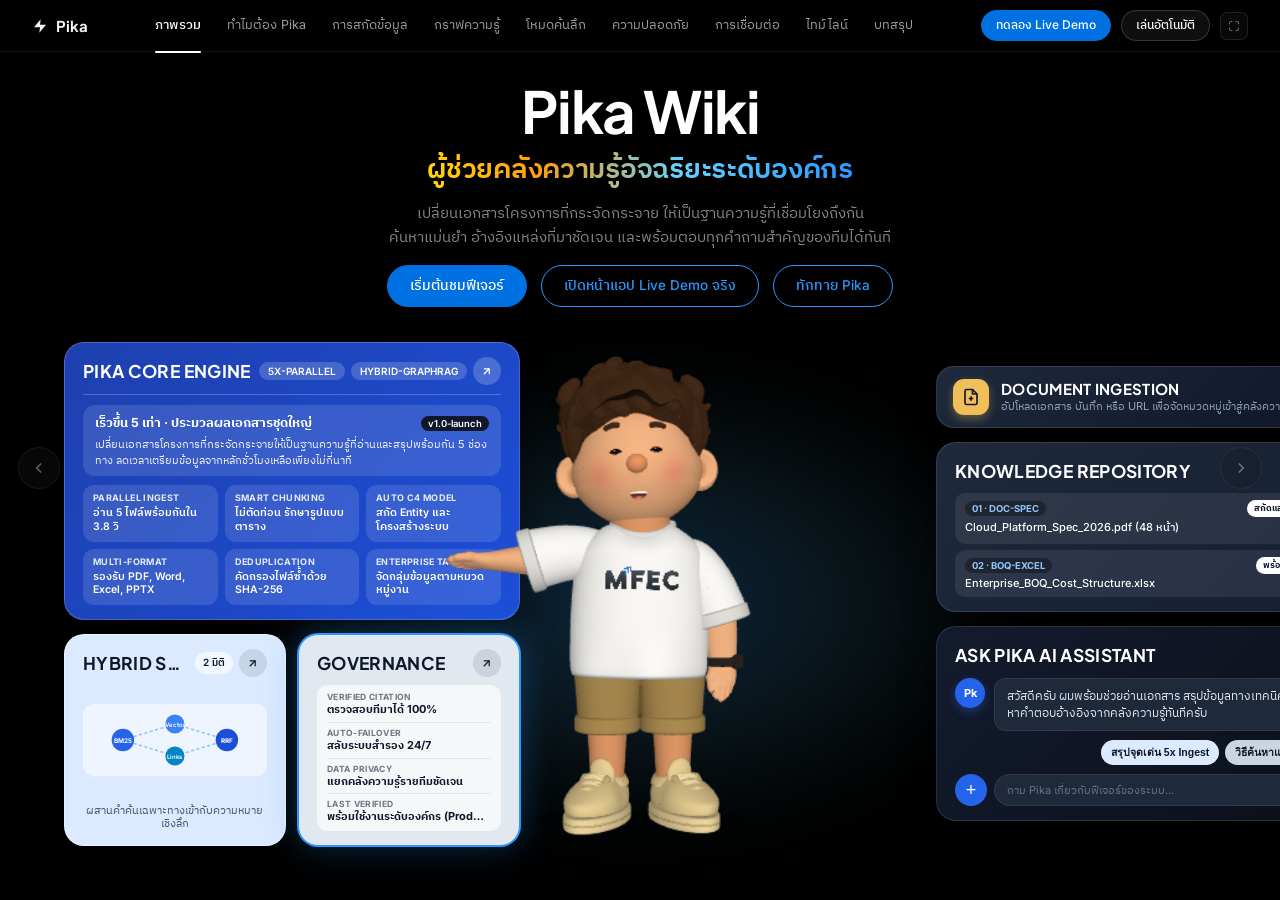
==== commit 7e941f2b: "Refine chat recommendation cards with neutral enterprise phrasing" ====
--- a/index.html
+++ b/index.html
@@ -651,16 +651,16 @@
                     <div class="real-bento-icon" style="width:20px; height:20px; margin-bottom:3px;">
                       <svg width="12" height="12" viewBox="0 0 24 24" fill="none" stroke="currentColor" stroke-width="2"><path d="M14 2H6a2 2 0 0 0-2 2v16a2 2 0 0 0 2 2h12a2 2 0 0 0 2-2V8z"/><path d="M9 13.5l2 2 4-4"/></svg>
                     </div>
-                    <div style="font-size:12px; font-weight:600; color:var(--text-primary); margin-bottom:1px;">วิเคราะห์เงื่อนไข &amp; ข้อกำหนดเอกสาร</div>
-                    <div style="font-size:10px; color:var(--text-muted); line-height:1.32;">สกัดขอบเขตงาน เกณฑ์ประเมิน และกำหนดการสำคัญ</div>
+                    <div style="font-size:12px; font-weight:600; color:var(--text-primary); margin-bottom:1px;">วิเคราะห์เงื่อนไข &amp; ข้อกำหนดโครงการ</div>
+                    <div style="font-size:10px; color:var(--text-muted); line-height:1.32;">สรุปสาระสำคัญ สกัดขอบเขตงาน เกณฑ์ประเมิน และกำหนดการสำคัญ</div>
                   </div>
 
                   <div class="real-bento-card" data-chat-prompt="เปรียบเทียบสเปกเทคนิค Cloud Data Platform และงบประมาณอ้างอิง" style="padding:7px 11px;">
                     <div class="real-bento-icon" style="width:20px; height:20px; margin-bottom:3px;">
                       <svg width="12" height="12" viewBox="0 0 24 24" fill="none" stroke="currentColor" stroke-width="2"><rect x="2" y="3" width="20" height="6" rx="2"/><rect x="2" y="15" width="20" height="6" rx="2"/><path d="M12 9v6"/></svg>
                     </div>
-                    <div style="font-size:12px; font-weight:600; color:var(--text-primary); margin-bottom:1px;">สืบค้น Solution &amp; สเปกอุปกรณ์</div>
-                    <div style="font-size:10px; color:var(--text-muted); line-height:1.32;">ค้นหาสถาปัตยกรรมระบบ Network, Server, Cloud และเคสจริง</div>
+                    <div style="font-size:12px; font-weight:600; color:var(--text-primary); margin-bottom:1px;">สืบค้น Solution &amp; สถาปัตยกรรมระบบ</div>
+                    <div style="font-size:10px; color:var(--text-muted); line-height:1.32;">ค้นหาแนวทางการออกแบบ โครงสร้างระบบ มาตรฐานเทคโนโลยี และเคสจริง</div>
                   </div>
                 </div>
               </div>
